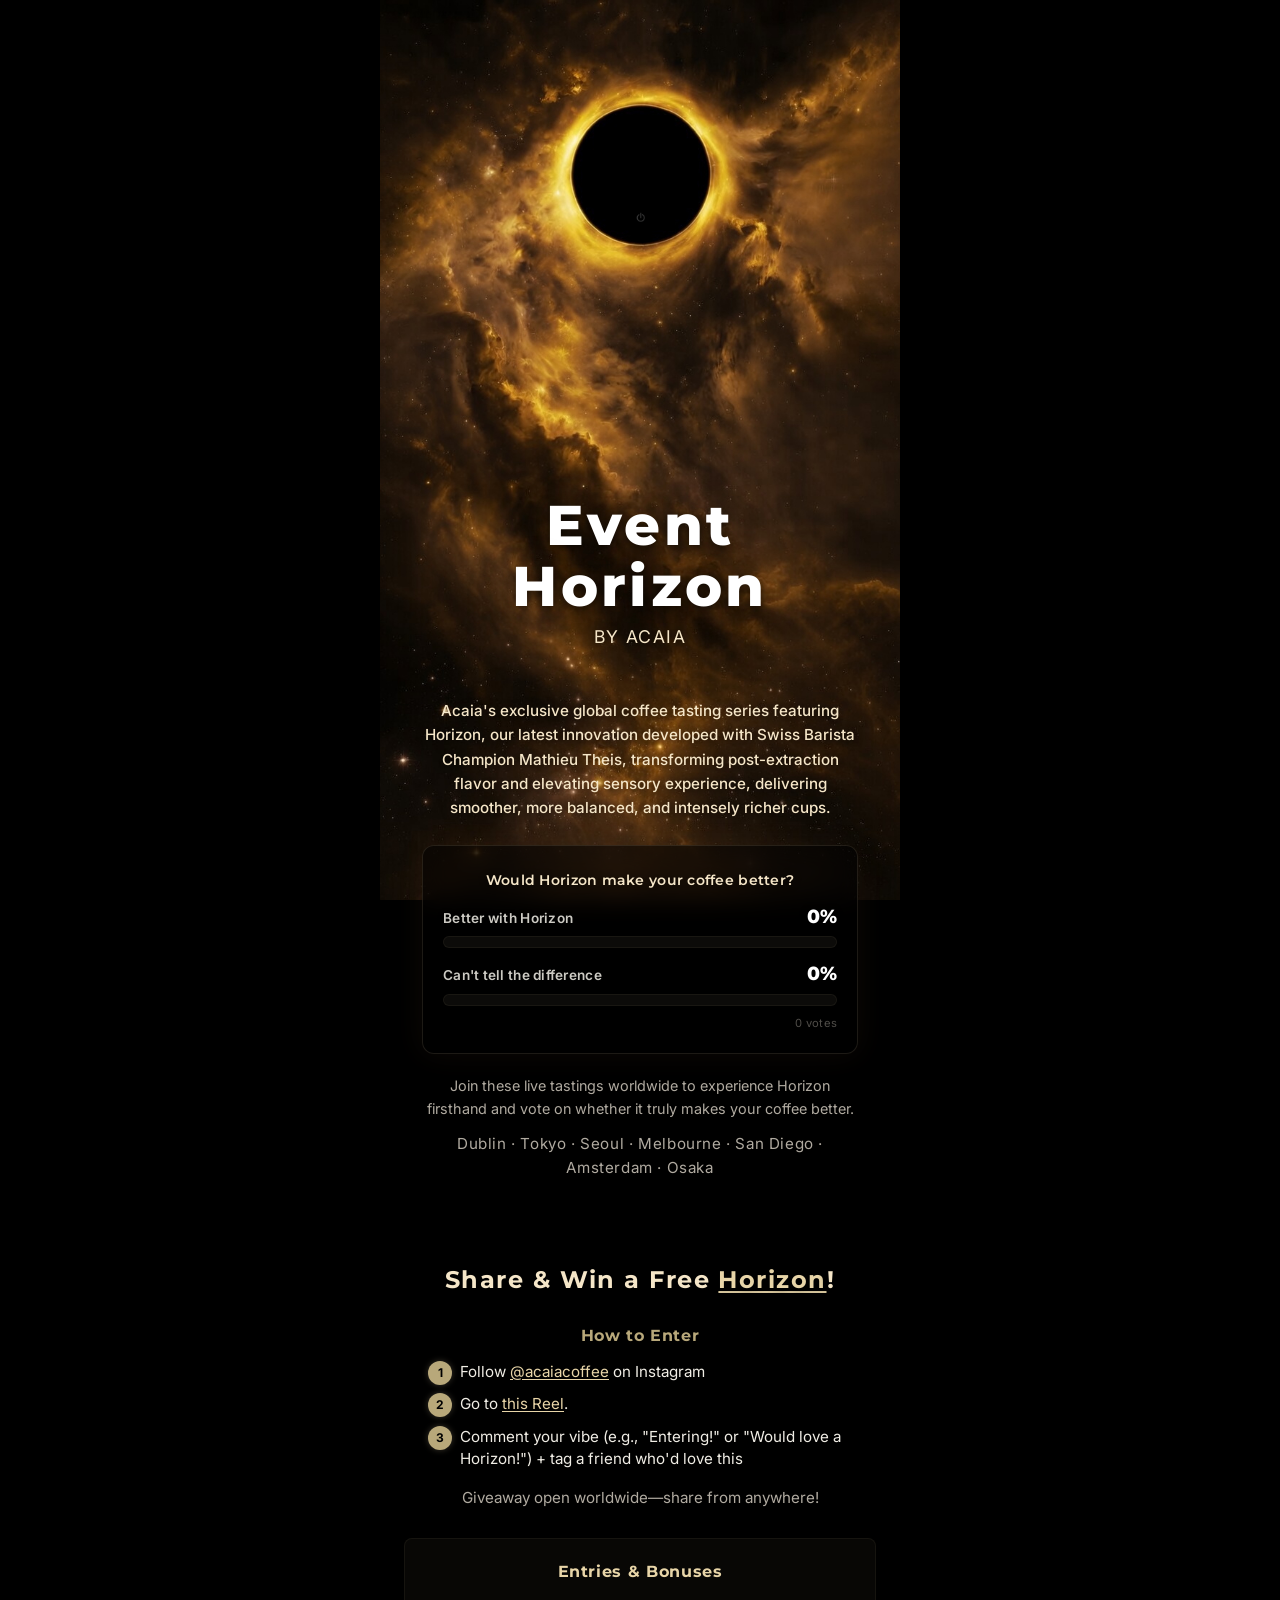
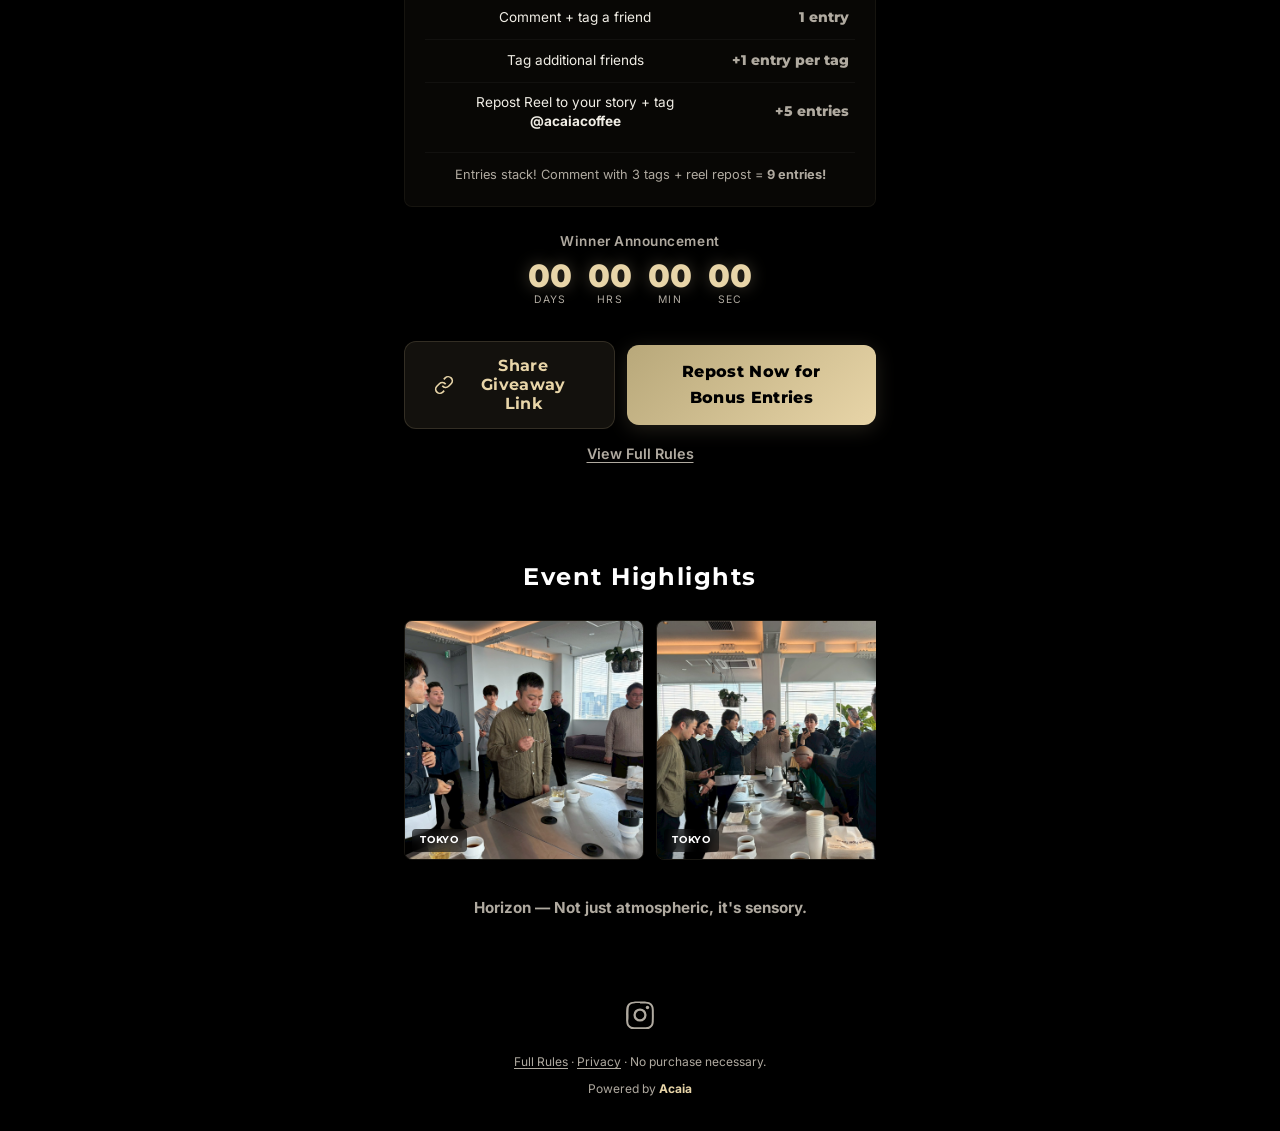
==== index.html @ e056acbf "Make bonus entries text color consistent Co-Authored-By: Claude Opus 4.6 <noreply@anthropic.com>" ====
<!DOCTYPE html>
<html lang="zh-TW">
<head>
  <meta charset="UTF-8">
  <meta name="viewport" content="width=device-width, initial-scale=1.0, viewport-fit=cover">
  <title>Horizon Vote</title>
  <meta name="description" content="Live tasting results from Event Horizon. Share and win free Horizon coffee!">
  <meta property="og:title" content="Event Horizon – Live Results">
  <meta property="og:description" content="Would Horizon make your coffee better? See what tasters think!">
  <meta name="theme-color" content="#000000">
  <meta property="og:type" content="website">
  <link rel="preconnect" href="https://fonts.googleapis.com">
  <link rel="preconnect" href="https://fonts.gstatic.com" crossorigin>
  <link href="https://fonts.googleapis.com/css2?family=Montserrat:wght@600;700;800&family=Inter:wght@400;500;600&display=swap" rel="stylesheet">
  <link rel="stylesheet" href="style.css?v=37">
</head>
<body>

  <!-- ===== HERO: Blackhole Visual ===== -->
  <div class="bg-blackhole"></div>
  <section id="hero" class="hero">
    <div class="hero-content">
      <h1 class="hero-title">Event<br>Horizon</h1>
      <p class="hero-tagline">by Acaia</p>
    </div>
  </section>

  <!-- ===== DESCRIPTION + VOTE + CTA ===== -->
  <div class="content-upper">
    <p class="event-desc">Acaia's exclusive global coffee tasting series featuring Horizon, our latest innovation developed with Swiss Barista Champion Mathieu Theis, transforming post-extraction flavor and elevating sensory experience, delivering smoother, more balanced, and intensely richer cups.</p>

    <!-- QR voting buttons (only visible to QR scanners) -->
    <div class="qr-vote" id="qrVote" hidden>
      <p class="qr-vote-prompt">Would Horizon make your coffee better?</p>
      <div class="qr-vote-buttons">
        <button class="btn btn-vote btn-vote-yes" id="btnVoteYes">Better with Horizon</button>
        <button class="btn btn-vote btn-vote-no" id="btnVoteNo">Can't tell</button>
      </div>
    </div>

    <!-- QR vote confirmation -->
    <div class="qr-confirm" id="qrConfirm" hidden>
      <div class="qr-confirm-icon">&#10003;</div>
      <p class="qr-confirm-text">Your vote has been recorded!</p>
    </div>

    <div class="vote-box">
      <p class="results-question">Would Horizon make your coffee better?</p>

      <div class="result-bars">
        <div class="bar-group">
          <div class="bar-label">
            <span class="bar-name">Better with Horizon</span>
            <span class="bar-pct" id="pctTasteYes">0%</span>
          </div>
          <div class="bar-track">
            <div class="bar-fill bar-fill-yes" id="barTasteYes" style="width:0%"></div>
          </div>
        </div>
        <div class="bar-group">
          <div class="bar-label">
            <span class="bar-name">Can't tell the difference</span>
            <span class="bar-pct" id="pctTasteNo">0%</span>
          </div>
          <div class="bar-track">
            <div class="bar-fill bar-fill-no" id="barTasteNo" style="width:0%"></div>
          </div>
        </div>
      </div>
      <span class="vote-box-count" id="totalTasting">0 votes</span>
    </div>

    <p class="event-cta">Join these live tastings worldwide to experience Horizon firsthand and vote on whether it truly makes your coffee better.</p>

    <div class="cities-bar">
      Dublin &middot; Tokyo &middot; Seoul &middot; Melbourne &middot; San Diego &middot; Amsterdam &middot; Osaka
    </div>
  </div>

  <!-- ===== SHARE TO WIN ===== -->
  <section id="giveaway" class="section giveaway">
    <h2 class="section-title">Share &amp; Win a Free <a href="https://acaia.co/products/horizon" target="_blank" rel="noopener" class="title-link">Horizon</a>!</h2>
    <!-- How to Enter -->
    <div class="rules-title-inline">How to Enter</div>
    <ol class="entry-rules">
      <li>Follow <a href="https://www.instagram.com/acaiacoffee/?utm_source=results_page&utm_medium=giveaway" target="_blank" rel="noopener">@acaiacoffee</a> on Instagram</li>
      <li>Go to <a href="https://www.instagram.com/reel/DVrudeakwUs/" target="_blank" rel="noopener">this Reel</a>.</li>
      <li>Comment your vibe (e.g., "Entering!" or "Would love a Horizon!") + tag a friend who'd love this</li>
    </ol>
    <p class="giveaway-subtitle">Giveaway open worldwide&mdash;share from anywhere!</p>

    <!-- Entry Bonuses -->
    <div class="bonus-entries-card">
      <p class="bonus-entries-title">Entries &amp; Bonuses</p>
      <table class="bonus-table">
        <tr>
          <td class="bonus-action">Comment + tag a friend</td>
          <td class="bonus-value">1 entry</td>
        </tr>
        <tr>
          <td class="bonus-action">Tag additional friends</td>
          <td class="bonus-value bonus-value-accent">+1 entry per tag</td>
        </tr>
        <tr>
          <td class="bonus-action">Repost Reel to your story + tag <strong>@acaiacoffee</strong></td>
          <td class="bonus-value bonus-value-glow">+5 entries</td>
        </tr>
      </table>
      <p class="bonus-stack-note">Entries stack! Comment with 3 tags + reel repost = <strong>9 entries!</strong></p>
    </div>

    <!-- Countdown -->
    <div class="countdown-block">
      <p class="countdown-label">Winner Announcement</p>
      <div class="countdown" id="countdown">
        <div class="cd-unit"><span id="cdDays">00</span><small>days</small></div>
        <div class="cd-unit"><span id="cdHours">00</span><small>hrs</small></div>
        <div class="cd-unit"><span id="cdMins">00</span><small>min</small></div>
        <div class="cd-unit"><span id="cdSecs">00</span><small>sec</small></div>
      </div>
    </div>

    <div class="share-tools">
      <button class="btn btn-accent share-btn" id="btnCopyLink" aria-label="Copy link">
        <svg viewBox="0 0 24 24" fill="none" stroke="currentColor" stroke-width="2" width="20" height="20"><path d="M10 13a5 5 0 007.54.54l3-3a5 5 0 00-7.07-7.07l-1.72 1.71"/><path d="M14 11a5 5 0 00-7.54-.54l-3 3a5 5 0 007.07 7.07l1.71-1.71"/></svg>
        Share Giveaway Link
      </button>
      <a href="https://www.instagram.com/reel/DVrudeakwUs/" class="btn btn-primary" target="_blank" rel="noopener">Repost Now for Bonus Entries</a>
    </div>

    <button class="link-btn" id="btnRules">View Full Rules</button>
  </section>

  <!-- ===== RULES MODAL ===== -->
  <div class="modal-overlay" id="rulesModal" aria-hidden="true">
    <div class="modal" role="dialog" aria-labelledby="rulesTitle">
      <button class="modal-close" id="modalClose" aria-label="Close">&times;</button>
      <h3 id="rulesTitle">Lucky Draw Rules</h3>
      <ul>
        <li>No purchase necessary.</li>
        <li>Must follow @acaiacoffee on Instagram to qualify.</li>
        <li>Comment on our latest Reel/post and tag at least one friend to enter.</li>
        <li>Each additional friend tagged = +1 bonus entry (stackable).</li>
        <li>Repost the Reel to your Story + tag @acaiacoffee for +5 bonus entries.</li>
        <li>Winner will be selected randomly and announced on @acaiacoffee Instagram on April 12.</li>
        <li>You must be over 18. Address must be a valid shipping address.</li>
        <li>One entry per person. Your account must be public to enter.</li>
        <li>Entrants from the following countries are not eligible: Iran, Lebanon, Syria, Thailand, India, Turkey, Egypt, Qatar, and Russia. These restrictions are due to current political or logistical limitations (subject to change).</li>
        <li>This giveaway is not sponsored, endorsed, or administered by, or associated with Instagram.</li>
        <li>Acaia reserves the right to adjust these rules at any time.</li>
        <li>Good luck!</li>
      </ul>
    </div>
  </div>

  <!-- ===== EVENT HIGHLIGHTS ===== -->
  <section id="highlights" class="section highlights">
    <h2 class="section-title">Event Highlights</h2>
    <div class="photo-scroll" id="photoScroll"></div>
    <p class="brand-blurb"><strong>Horizon &mdash; Not just atmospheric, it's sensory.</strong></p>
  </section>

  <!-- ===== FOOTER ===== -->
  <footer class="footer">
    <div class="footer-social">
      <a href="https://www.instagram.com/acaiacoffee/?utm_source=results_page&utm_medium=footer" target="_blank" rel="noopener" aria-label="Instagram">
        <svg viewBox="0 0 24 24" fill="currentColor" width="28" height="28"><path d="M12 2.163c3.204 0 3.584.012 4.85.07 1.17.054 1.97.24 2.43.403a4.088 4.088 0 011.47.957c.453.453.777.91.957 1.47.163.46.35 1.26.403 2.43.058 1.266.07 1.646.07 4.85s-.012 3.584-.07 4.85c-.054 1.17-.24 1.97-.403 2.43a4.088 4.088 0 01-.957 1.47 4.088 4.088 0 01-1.47.957c-.46.163-1.26.35-2.43.403-1.266.058-1.646.07-4.85.07s-3.584-.012-4.85-.07c-1.17-.054-1.97-.24-2.43-.403a4.088 4.088 0 01-1.47-.957 4.088 4.088 0 01-.957-1.47c-.163-.46-.35-1.26-.403-2.43C2.175 15.584 2.163 15.204 2.163 12s.012-3.584.07-4.85c.054-1.17.24-1.97.403-2.43a4.088 4.088 0 01.957-1.47A4.088 4.088 0 015.063 2.293c.46-.163 1.26-.35 2.43-.403C8.759 1.832 9.139 1.82 12 1.82zm0-1.663C8.741.5 8.332.514 7.052.573 5.775.63 4.902.822 4.14 1.104a5.756 5.756 0 00-2.077 1.352A5.756 5.756 0 00.71 4.533C.428 5.295.237 6.168.18 7.445.12 8.725.107 9.134.107 12.393s.014 3.668.073 4.948c.057 1.277.249 2.15.531 2.912a5.756 5.756 0 001.352 2.077 5.756 5.756 0 002.077 1.352c.762.282 1.635.474 2.912.531 1.28.059 1.689.073 4.948.073s3.668-.014 4.948-.073c1.277-.057 2.15-.249 2.912-.531a5.756 5.756 0 002.077-1.352 5.756 5.756 0 001.352-2.077c.282-.762.474-1.635.531-2.912.059-1.28.073-1.689.073-4.948s-.014-3.668-.073-4.948c-.057-1.277-.249-2.15-.531-2.912a5.756 5.756 0 00-1.352-2.077A5.756 5.756 0 0019.86 1.104C19.098.822 18.225.63 16.948.573 15.668.514 15.259.5 12 .5z"/><path d="M12 6.365a5.635 5.635 0 100 11.27 5.635 5.635 0 000-11.27zm0 9.297a3.662 3.662 0 110-7.325 3.662 3.662 0 010 7.325z"/><circle cx="18.406" cy="5.594" r="1.44"/></svg>
      </a>
    </div>
    <p class="footer-legal">
      <a href="#" id="footerRules">Full Rules</a> &middot; <a href="#hero">Privacy</a> &middot; No purchase necessary.
    </p>
    <p class="footer-brand">Powered by <strong>Acaia</strong></p>
  </footer>

  <script src="app.js"></script>
</body>
</html>
---- style.css ----
/* ===== RESET & BASE ===== */
*, *::before, *::after { box-sizing: border-box; margin: 0; padding: 0; }

:root {
  --gold: #E8D5A8;
  --gold-light: #F5E6C8;
  --gold-bright: #FFF3DC;
  --gold-dim: #B8A87A;
  --teal: #5BAA8A;
  --teal-light: #7CC4A8;
  --void: #000000;
  --void-mid: #060608;
  --void-card: #0C0C10;
  --surface: #111114;
  --surface-light: #1A1A1F;
  --text: #F0EDE5;
  --text-dim: #B0AAA0;
  --white: #FFFFFF;
  --radius: 12px;
  --radius-sm: 8px;
  --shadow: 0 4px 32px rgba(232,213,168,0.06);
  --glow-sm: 0 0 12px rgba(232,213,168,0.15);
  --glow-lg: 0 0 40px rgba(232,213,168,0.08);
  --font-heading: 'Montserrat', system-ui, sans-serif;
  --font-body: 'Inter', system-ui, sans-serif;
}

html { scroll-behavior: smooth; -webkit-text-size-adjust: 100%; }

body {
  font-family: var(--font-body);
  color: var(--text);
  background: var(--void);
  line-height: 1.6;
  overflow-x: hidden;
  max-width: 520px;
  margin: 0 auto;
}

a { color: inherit; text-decoration: none; }
img { max-width: 100%; display: block; }

/* ===== UTILITIES ===== */
.section {
  position: relative;
  z-index: 1;
  padding: 3rem 1.5rem;
  max-width: 600px;
  margin: 0 auto;
}
.section-title {
  font-family: var(--font-heading);
  font-size: 1.5rem;
  font-weight: 700;
  text-align: center;
  margin-bottom: 1.5rem;
  color: var(--white);
  letter-spacing: 0.06em;
  text-shadow: 0 2px 10px rgba(0,0,0,0.7);
}

/* ===== BUTTONS ===== */
.btn {
  display: inline-flex;
  align-items: center;
  justify-content: center;
  gap: 0.5rem;
  padding: 0.9rem 1.8rem;
  border-radius: var(--radius);
  font-family: var(--font-heading);
  font-weight: 700;
  font-size: 1rem;
  cursor: pointer;
  border: none;
  transition: transform 0.15s, box-shadow 0.3s, opacity 0.15s;
  min-height: 48px;
  min-width: 48px;
  text-align: center;
  letter-spacing: 0.02em;
}
.btn:active { transform: scale(0.97); }

.btn-primary {
  background: linear-gradient(135deg, var(--gold-dim), var(--gold));
  color: var(--void);
  font-weight: 800;
  box-shadow: 0 4px 20px rgba(232,213,168,0.15);
}
.btn-primary:hover {
  box-shadow: 0 6px 28px rgba(232,213,168,0.25);
}

.btn-accent {
  background: rgba(232,213,168,0.08);
  color: var(--gold);
  border: 1px solid rgba(232,213,168,0.15);
  backdrop-filter: blur(8px);
}
.btn-accent:hover {
  background: rgba(232,213,168,0.14);
  box-shadow: var(--glow-sm);
}

.link-btn {
  background: none;
  border: none;
  color: var(--gold-dim);
  font-family: var(--font-body);
  font-weight: 600;
  font-size: 0.9rem;
  cursor: pointer;
  text-decoration: underline;
  text-underline-offset: 3px;
  margin-top: 1rem;
}

/* Blackhole background — constrained to content column */
.bg-blackhole {
  position: fixed;
  top: 0;
  left: 50%;
  transform: translateX(-50%);
  width: 100%;
  max-width: 520px;
  height: 100%;
  background: url('assets/blackhole.png?v=14') center top / cover no-repeat;
  z-index: 0;
  pointer-events: none;
}

/* ===== HERO ===== */
.hero {
  position: relative;
  z-index: 1;
  min-height: 75vh;
  min-height: 75dvh;
  display: flex;
  align-items: flex-end;
  justify-content: center;
  padding-bottom: 1.5rem;
}

.hero-content {
  text-align: center;
}

/* ===== HERO TITLE ===== */
.hero-title {
  font-family: var(--font-heading);
  font-size: clamp(2rem, 8vw, 3.5rem);
  font-weight: 800;
  color: var(--white);
  line-height: 1.1;
  letter-spacing: 0.06em;
  text-shadow: 0 2px 12px rgba(0,0,0,0.8), 0 0 40px rgba(232,160,80,0.15);
}
.hero-tagline {
  font-family: var(--font-body);
  font-size: clamp(0.8rem, 2.5vw, 1.1rem);
  font-weight: 400;
  color: var(--gold-light);
  margin-top: 0.3rem;
  letter-spacing: 0.08em;
  text-transform: uppercase;
  text-shadow: 0 1px 8px rgba(0,0,0,0.7);
}

/* ===== CONTENT UPPER (desc + vote + cta + cities) ===== */
.content-upper {
  position: relative;
  z-index: 1;
  text-align: center;
  max-width: 520px;
  width: 90%;
  margin: 0 auto;
  padding: 1.5rem 1rem 2rem;
}

/* ===== EVENT DESCRIPTION ===== */
.event-desc {
  font-size: clamp(0.85rem, 2.5vw, 0.95rem);
  font-weight: 500;
  color: var(--gold-light);
  line-height: 1.6;
  margin-bottom: 1.5rem;
  text-shadow: 0 1px 8px rgba(0,0,0,0.7);
}

/* ===== EVENT CTA ===== */
.event-cta {
  font-size: clamp(0.8rem, 2.2vw, 0.9rem);
  color: var(--text-dim);
  line-height: 1.6;
  margin-top: 1.25rem;
  margin-bottom: 0.75rem;
}

/* ===== CITIES BAR ===== */
.cities-bar {
  font-family: var(--font-body);
  font-size: clamp(0.8rem, 2.5vw, 0.95rem);
  color: var(--text-dim);
  letter-spacing: 0.04em;
  text-shadow: 0 1px 6px rgba(0,0,0,0.6);
}

.vote-box {
  position: relative;
  background: rgba(0,0,0,0.5);
  backdrop-filter: blur(12px);
  -webkit-backdrop-filter: blur(12px);
  border: 1px solid rgba(232,213,168,0.12);
  border-radius: var(--radius);
  padding: 1.5rem 1.25rem 1.25rem;
  box-shadow: 0 0 30px rgba(232,160,80,0.06);
}

.results-question {
  font-family: var(--font-heading);
  font-size: 0.85rem;
  font-weight: 600;
  color: var(--gold-light);
  text-align: center;
  margin-bottom: 0.6rem;
  letter-spacing: 0.02em;
  text-shadow: 0 1px 8px rgba(0,0,0,0.7);
}

.vote-box-count {
  display: block;
  text-align: right;
  font-family: var(--font-body);
  font-weight: 400;
  font-size: 0.7rem;
  color: var(--text-dim);
  opacity: 0.45;
  margin-top: 0.5rem;
  letter-spacing: 0.02em;
}

/* ===== RESULT BARS ===== */
.result-bars {
  margin-bottom: 0.25rem;
}
.bar-group {
  margin-bottom: 0.6rem;
}
.bar-label {
  display: flex;
  justify-content: space-between;
  align-items: baseline;
  margin-bottom: 0.3rem;
}
.bar-name {
  font-size: 0.85rem;
  font-weight: 600;
  color: rgba(240,237,229,0.85);
  letter-spacing: 0.02em;
  text-shadow: 0 1px 6px rgba(0,0,0,0.6);
}
.bar-pct {
  font-family: var(--font-heading);
  font-weight: 800;
  font-size: 1.2rem;
  color: var(--white);
  text-shadow: 0 1px 8px rgba(0,0,0,0.7);
}
.bar-track {
  height: 12px;
  background: rgba(232,213,168,0.05);
  border-radius: 7px;
  overflow: hidden;
  border: 1px solid rgba(232,213,168,0.06);
}
.bar-fill {
  height: 100%;
  border-radius: 7px;
  transition: width 0.8s cubic-bezier(0.22, 1, 0.36, 1);
}
.bar-fill-yes {
  background: linear-gradient(90deg, var(--gold-dim), var(--gold-light));
  box-shadow: 0 0 12px rgba(232,213,168,0.25);
}
.bar-fill-no {
  background: rgba(255,255,255,0.08);
}

/* ===== QR Vote Buttons ===== */
.qr-vote {
  margin-bottom: 1rem;
  text-align: center;
}
.qr-vote-prompt {
  font-family: var(--font-heading);
  font-weight: 700;
  font-size: 1rem;
  color: var(--gold-light);
  margin-bottom: 0.75rem;
  text-shadow: 0 1px 8px rgba(0,0,0,0.7);
}
.qr-vote-buttons {
  display: flex;
  gap: 0.6rem;
}
.btn-vote {
  flex: 1;
  padding: 0.85rem 0.5rem;
  font-size: 0.85rem;
  border-radius: var(--radius-sm);
  font-family: var(--font-heading);
  font-weight: 700;
  cursor: pointer;
  border: none;
  transition: transform 0.15s, box-shadow 0.3s;
  min-height: 48px;
}
.btn-vote:active { transform: scale(0.96); }
.btn-vote:disabled { opacity: 0.5; cursor: not-allowed; }
.btn-vote-yes {
  background: linear-gradient(135deg, var(--gold-dim), var(--gold));
  color: var(--void);
  box-shadow: 0 0 16px rgba(232,213,168,0.2);
}
.btn-vote-no {
  background: rgba(255,255,255,0.08);
  color: var(--text);
  border: 1px solid rgba(255,255,255,0.12);
}

/* QR Confirm */
.qr-confirm {
  background: rgba(232,213,168,0.05);
  border: 1px solid rgba(232,213,168,0.12);
  border-radius: var(--radius-sm);
  padding: 1.25rem;
  margin-bottom: 1.5rem;
  text-align: center;
}
.qr-confirm-icon {
  font-size: 2rem;
  color: var(--gold);
  margin-bottom: 0.5rem;
  text-shadow: 0 0 12px rgba(232,213,168,0.4);
}
.qr-confirm-text {
  font-size: 0.95rem;
  color: var(--text);
}

/* ===== GIVEAWAY ===== */
.giveaway {
  background: rgba(0,0,0,0.55);
  backdrop-filter: blur(12px);
  -webkit-backdrop-filter: blur(12px);
  color: var(--text);
  text-align: center;
  border-top: none;
}
.giveaway .section-title {
  color: var(--gold-light);
}
.title-link {
  color: var(--gold);
  text-decoration: underline;
  text-underline-offset: 3px;
  transition: color 0.2s;
}
.title-link:hover {
  color: var(--gold-bright);
}
.giveaway-subtitle {
  font-size: 0.95rem;
  color: var(--text-dim);
  text-align: center;
  margin-top: -1rem;
  margin-bottom: 1.75rem;
  line-height: 1.5;
}

/* How to Enter */
.rules-title-inline {
  font-family: var(--font-heading);
  font-weight: 700;
  font-size: 1rem;
  color: var(--gold-dim);
  text-align: center;
  margin-bottom: 0.75rem;
  letter-spacing: 0.04em;
}
.rules-subtitle {
  display: block;
  font-weight: 500;
  font-size: 0.8rem;
  color: var(--text-dim);
  letter-spacing: 0.02em;
  margin-top: 0.2rem;
}

.entry-rules {
  text-align: left;
  padding-left: 1.5rem;
  margin-bottom: 2rem;
  list-style: none;
  counter-reset: rules;
}
.entry-rules li {
  counter-increment: rules;
  margin-bottom: 0.6rem;
  font-size: 0.95rem;
  line-height: 1.5;
  position: relative;
  padding-left: 2rem;
}
.entry-rules li::before {
  content: counter(rules);
  position: absolute;
  left: 0;
  top: 0;
  width: 1.5rem;
  height: 1.5rem;
  background: var(--gold-dim);
  color: var(--void);
  border-radius: 50%;
  display: flex;
  align-items: center;
  justify-content: center;
  font-size: 0.75rem;
  font-weight: 700;
  box-shadow: 0 0 6px rgba(232,213,168,0.25);
}
.entry-rules a {
  color: var(--gold);
  text-decoration: underline;
  text-underline-offset: 2px;
}

/* Bonus entries table */
.bonus-entries-card {
  background: rgba(232,213,168,0.03);
  border: 1px solid rgba(232,213,168,0.06);
  border-radius: var(--radius-sm);
  padding: 1.25rem;
  margin-bottom: 1.5rem;
}
.bonus-entries-title {
  font-family: var(--font-heading);
  font-weight: 700;
  font-size: 1rem;
  color: var(--gold);
  margin-bottom: 0.75rem;
  text-align: center;
  letter-spacing: 0.04em;
}
.bonus-table {
  width: 100%;
  border-collapse: collapse;
}
.bonus-table tr {
  border-bottom: 1px solid rgba(255,255,255,0.04);
}
.bonus-table tr:last-child {
  border-bottom: none;
}
.bonus-table td {
  padding: 0.6rem 0.4rem;
  vertical-align: middle;
}
.bonus-action {
  font-size: 0.85rem;
  color: var(--text);
  line-height: 1.4;
}
.bonus-value {
  font-family: var(--font-heading);
  font-weight: 800;
  font-size: 0.9rem;
  color: var(--text-dim);
  text-align: right;
  white-space: nowrap;
}
.bonus-value-accent {
  color: var(--text-dim);
}
.bonus-value-glow {
  color: var(--text-dim);
}
.bonus-stack-note {
  font-size: 0.8rem;
  color: var(--text-dim);
  text-align: center;
  margin-top: 0.75rem;
  padding-top: 0.75rem;
  border-top: 1px solid rgba(255,255,255,0.04);
}

/* Countdown */
.countdown-block {
  margin-bottom: 2rem;
}
.countdown-label {
  font-size: 0.85rem;
  font-weight: 600;
  color: var(--text-dim);
  margin-bottom: 0.5rem;
  letter-spacing: 0.04em;
}
.countdown {
  display: flex;
  justify-content: center;
  gap: 1rem;
}
.cd-unit {
  display: flex;
  flex-direction: column;
  align-items: center;
}
.cd-unit span {
  font-family: var(--font-heading);
  font-weight: 800;
  font-size: 2rem;
  color: var(--gold);
  line-height: 1;
  text-shadow: 0 0 16px rgba(232,213,168,0.3);
}
.cd-unit small {
  font-size: 0.65rem;
  text-transform: uppercase;
  color: var(--text-dim);
  letter-spacing: 0.1em;
}

.share-tools {
  display: flex;
  flex-direction: column;
  gap: 0.75rem;
  align-items: center;
}
.share-btn svg { flex-shrink: 0; }

.giveaway .link-btn {
  color: var(--text-dim);
  display: block;
  margin: 1rem auto 0;
}

/* ===== RULES MODAL ===== */
.modal-overlay {
  position: fixed;
  inset: 0;
  background: rgba(0,0,0,0.9);
  backdrop-filter: blur(10px);
  z-index: 1000;
  display: flex;
  align-items: center;
  justify-content: center;
  padding: 1.5rem;
  opacity: 0;
  pointer-events: none;
  transition: opacity 0.25s;
}
.modal-overlay.open {
  opacity: 1;
  pointer-events: auto;
}
.modal {
  background: var(--surface);
  border-radius: var(--radius);
  padding: 2rem 1.5rem;
  max-width: 440px;
  width: 100%;
  position: relative;
  color: var(--text);
  max-height: 80vh;
  overflow-y: auto;
  border: 1px solid rgba(232,213,168,0.08);
  box-shadow: var(--glow-lg);
}
.modal h3 {
  font-family: var(--font-heading);
  font-weight: 700;
  font-size: 1.3rem;
  margin-bottom: 1rem;
  color: var(--white);
  letter-spacing: 0.04em;
}
.modal ul {
  padding-left: 1.25rem;
}
.modal li {
  margin-bottom: 0.5rem;
  font-size: 0.9rem;
  line-height: 1.5;
}
.modal-close {
  position: absolute;
  top: 0.75rem;
  right: 0.75rem;
  background: none;
  border: none;
  font-size: 1.8rem;
  cursor: pointer;
  color: var(--text-dim);
  line-height: 1;
  min-width: 48px;
  min-height: 48px;
  display: flex;
  align-items: center;
  justify-content: center;
}

/* ===== HIGHLIGHTS ===== */
.highlights {
  text-align: center;
  background: rgba(0,0,0,0.45);
  backdrop-filter: blur(8px);
  -webkit-backdrop-filter: blur(8px);
}
.photo-scroll {
  display: flex;
  gap: 0.75rem;
  overflow-x: auto;
  scroll-snap-type: x mandatory;
  -webkit-overflow-scrolling: touch;
  padding-bottom: 0.75rem;
  margin-bottom: 1.5rem;
}
.photo-scroll::-webkit-scrollbar { display: none; }
.photo-card {
  flex: 0 0 240px;
  position: relative;
  scroll-snap-align: start;
}
.photo-item {
  width: 100%;
  height: 240px;
  object-fit: cover;
  border-radius: var(--radius-sm);
  border: 1px solid rgba(232,213,168,0.1);
}
.photo-location {
  position: absolute;
  bottom: 8px;
  left: 8px;
  font-family: var(--font-heading);
  font-size: 0.65rem;
  font-weight: 700;
  text-transform: uppercase;
  letter-spacing: 0.08em;
  color: var(--white);
  background: rgba(0,0,0,0.55);
  backdrop-filter: blur(6px);
  -webkit-backdrop-filter: blur(6px);
  padding: 0.2rem 0.5rem;
  border-radius: 4px;
}
.brand-blurb {
  font-size: 0.95rem;
  color: var(--text-dim);
  font-weight: 400;
}

/* ===== FOOTER ===== */
.footer {
  position: relative;
  z-index: 1;
  background: rgba(0,0,0,0.6);
  backdrop-filter: blur(10px);
  -webkit-backdrop-filter: blur(10px);
  color: var(--text-dim);
  text-align: center;
  padding: 2rem 1.5rem;
  border-top: none;
}
.footer-social {
  margin-bottom: 1rem;
}
.footer-social a {
  color: var(--text-dim);
  transition: color 0.2s;
}
.footer-social a:hover {
  color: var(--gold);
}
.footer-legal {
  font-size: 0.75rem;
  margin-bottom: 0.5rem;
}
.footer-legal a {
  text-decoration: underline;
  text-underline-offset: 2px;
}
.footer-brand {
  font-size: 0.75rem;
}
.footer-brand strong {
  color: var(--gold);
}

/* ===== ANIMATIONS ===== */
@keyframes fadeInUp {
  from { opacity: 0; transform: translateY(20px); }
  to   { opacity: 1; transform: translateY(0); }
}
.fade-in {
  animation: fadeInUp 0.6s ease-out both;
}

/* ===== RESPONSIVE ===== */
@media (min-width: 768px) {
  .share-tools { flex-direction: row; justify-content: center; }
}
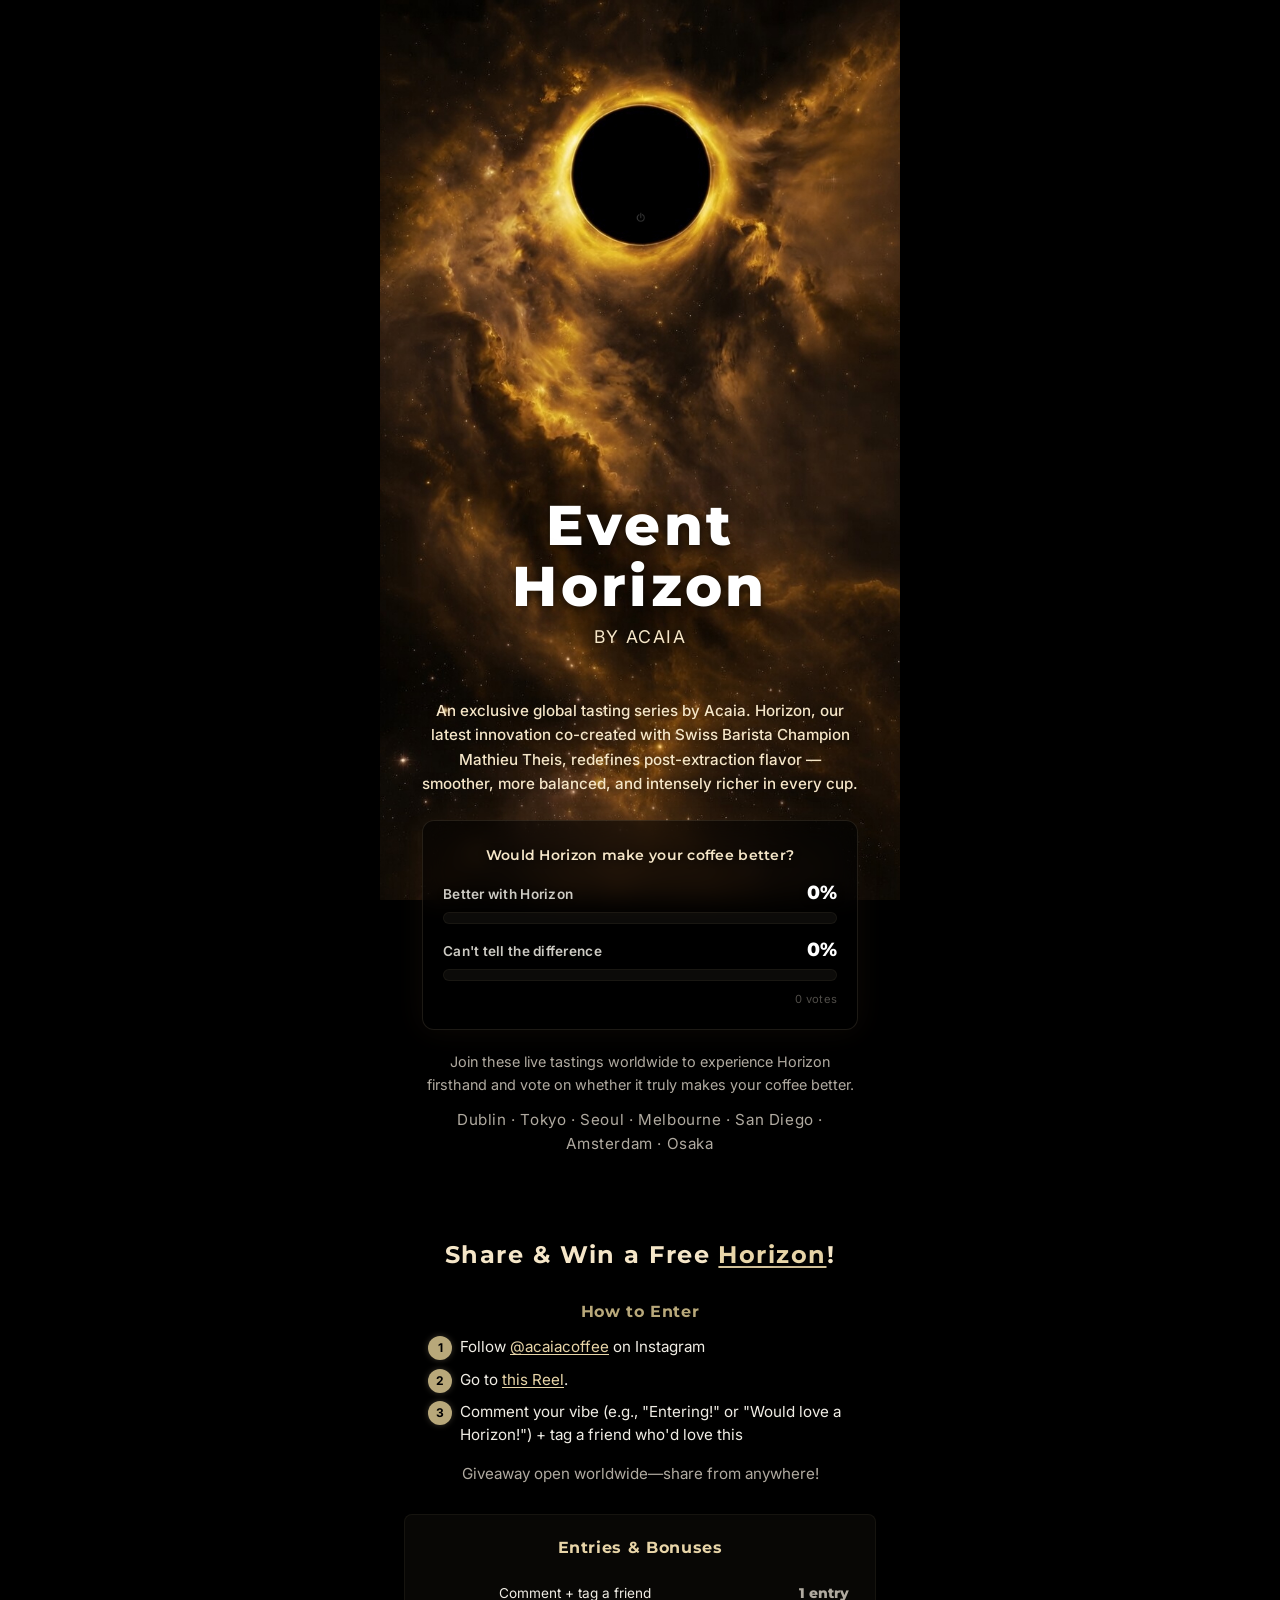
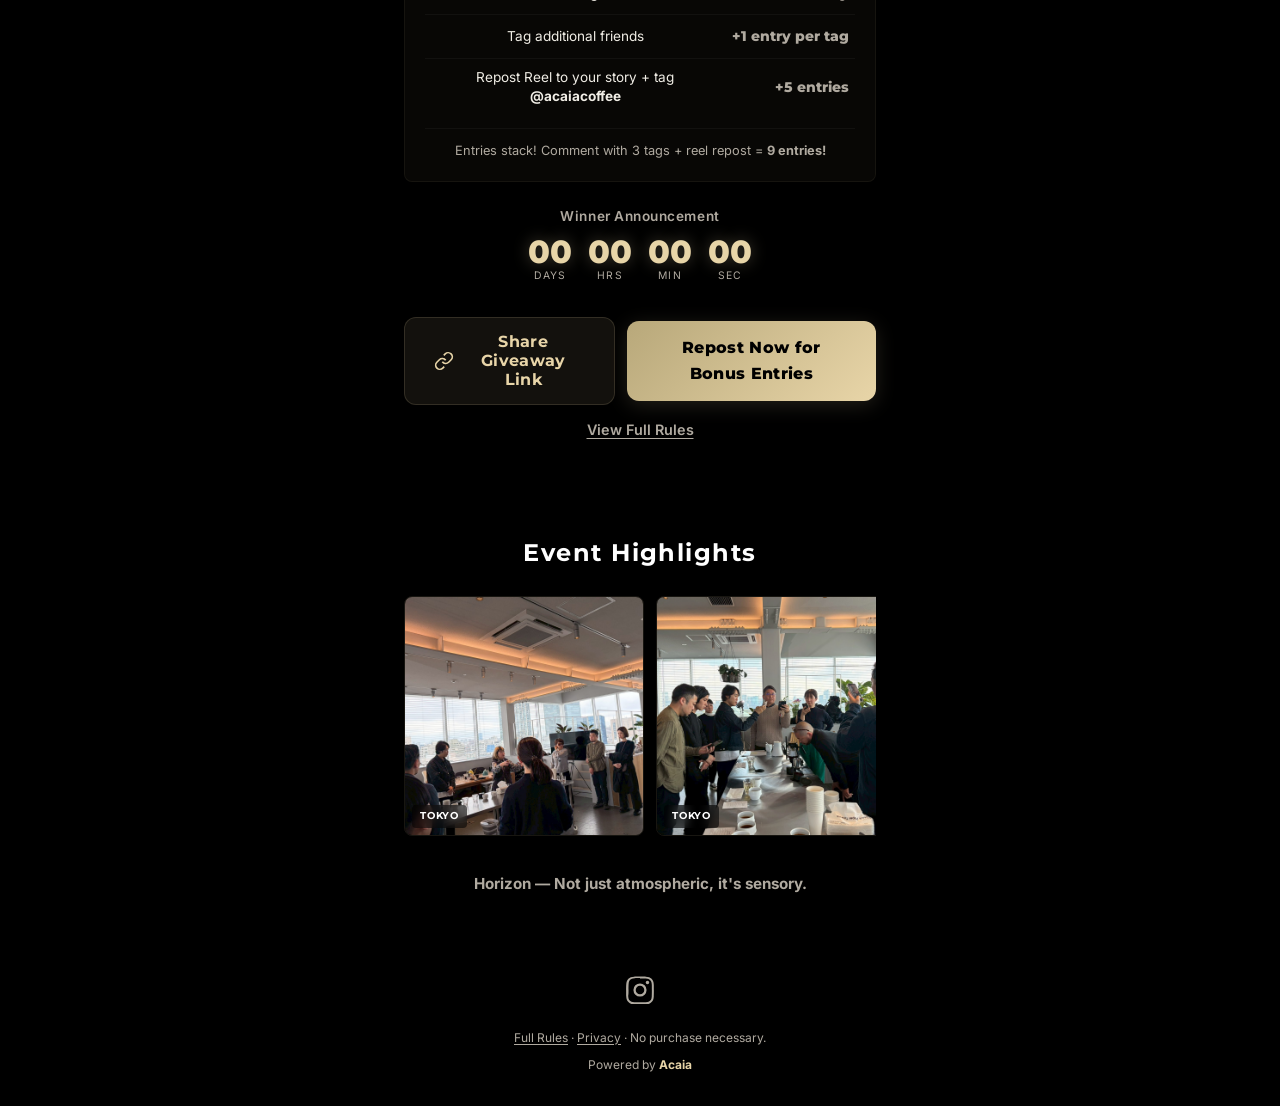
==== commit 2b7c0aa6: "Update event description copy Co-Authored-By: Claude Opus 4.6 <noreply@anthropic.com>" ====
--- a/index.html
+++ b/index.html
@@ -27,7 +27,7 @@
 
   <!-- ===== DESCRIPTION + VOTE + CTA ===== -->
   <div class="content-upper">
-    <p class="event-desc">Acaia's exclusive global coffee tasting series featuring Horizon, our latest innovation developed with Swiss Barista Champion Mathieu Theis, transforming post-extraction flavor and elevating sensory experience, delivering smoother, more balanced, and intensely richer cups.</p>
+    <p class="event-desc">An exclusive global tasting series by Acaia. Horizon, our latest innovation co-created with Swiss Barista Champion Mathieu Theis, redefines post-extraction flavor &mdash; smoother, more balanced, and intensely richer in every cup.</p>
 
     <!-- QR voting buttons (only visible to QR scanners) -->
     <div class="qr-vote" id="qrVote" hidden>
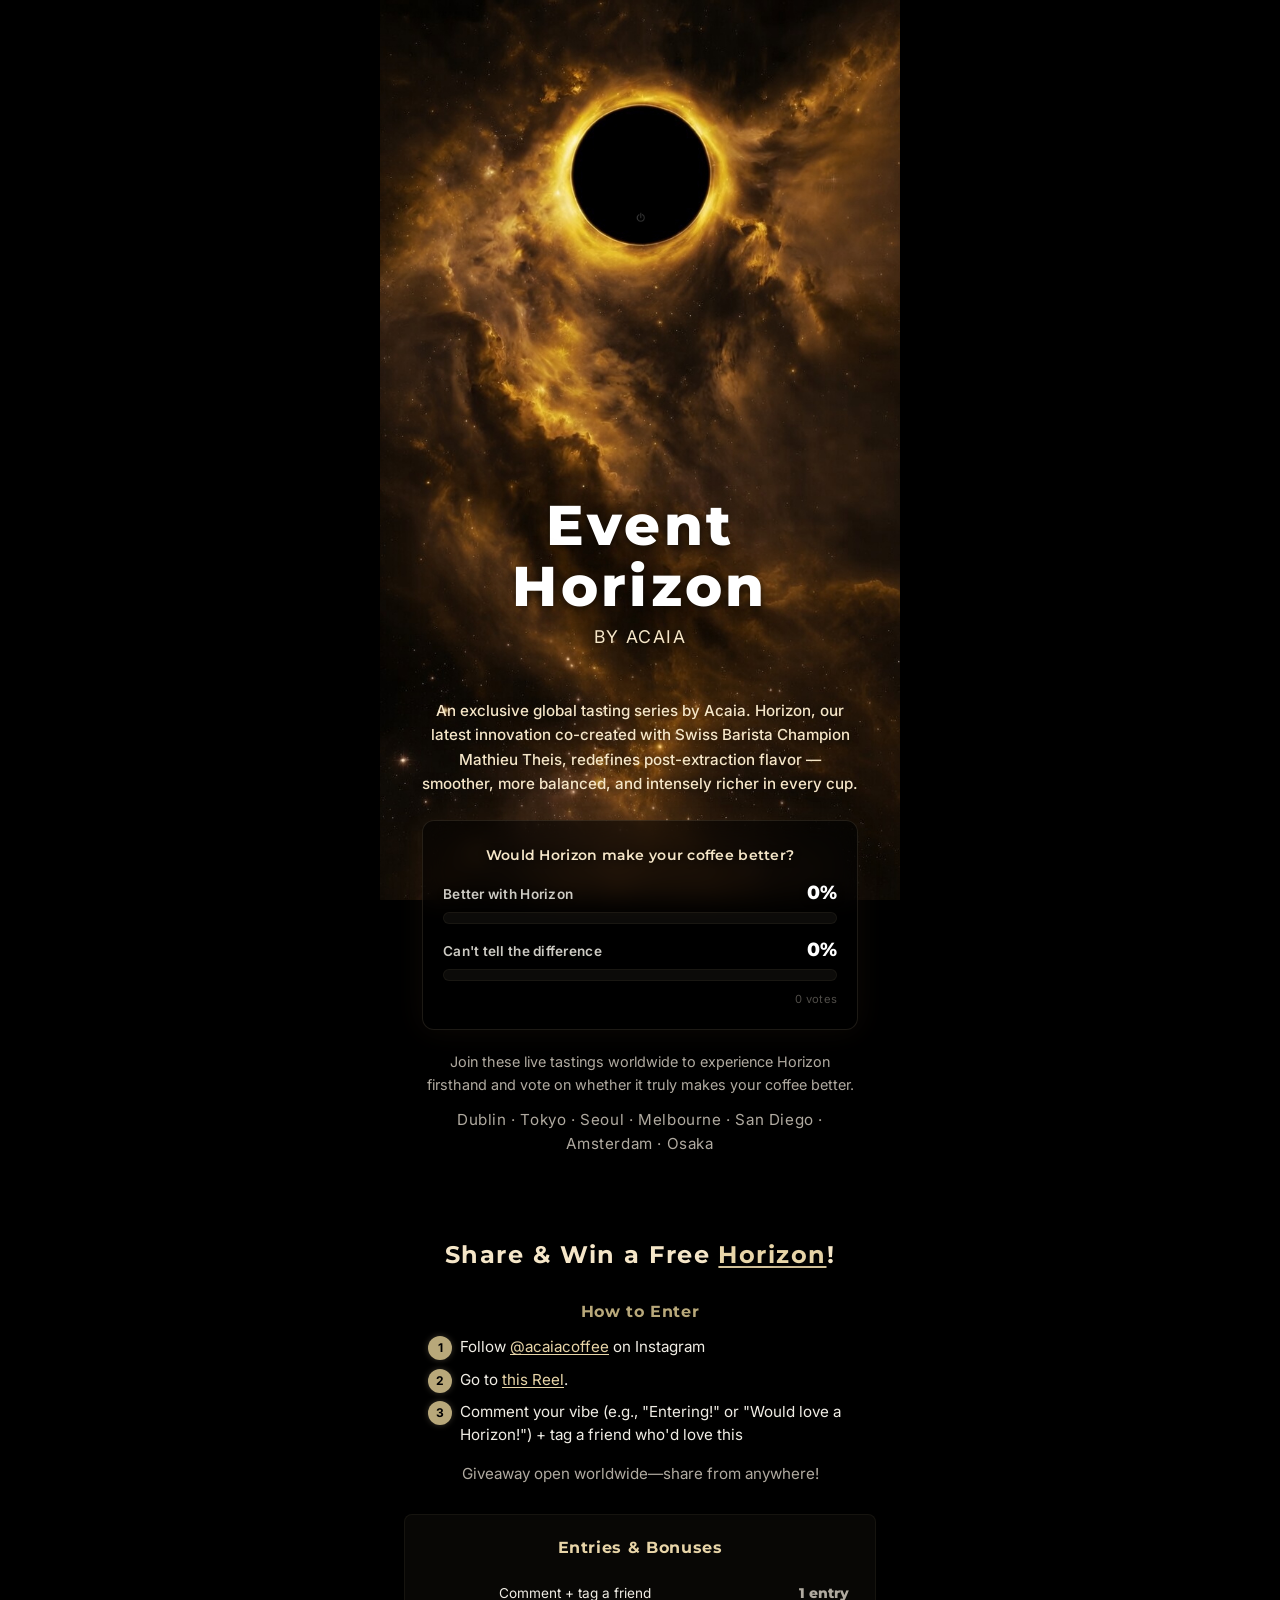
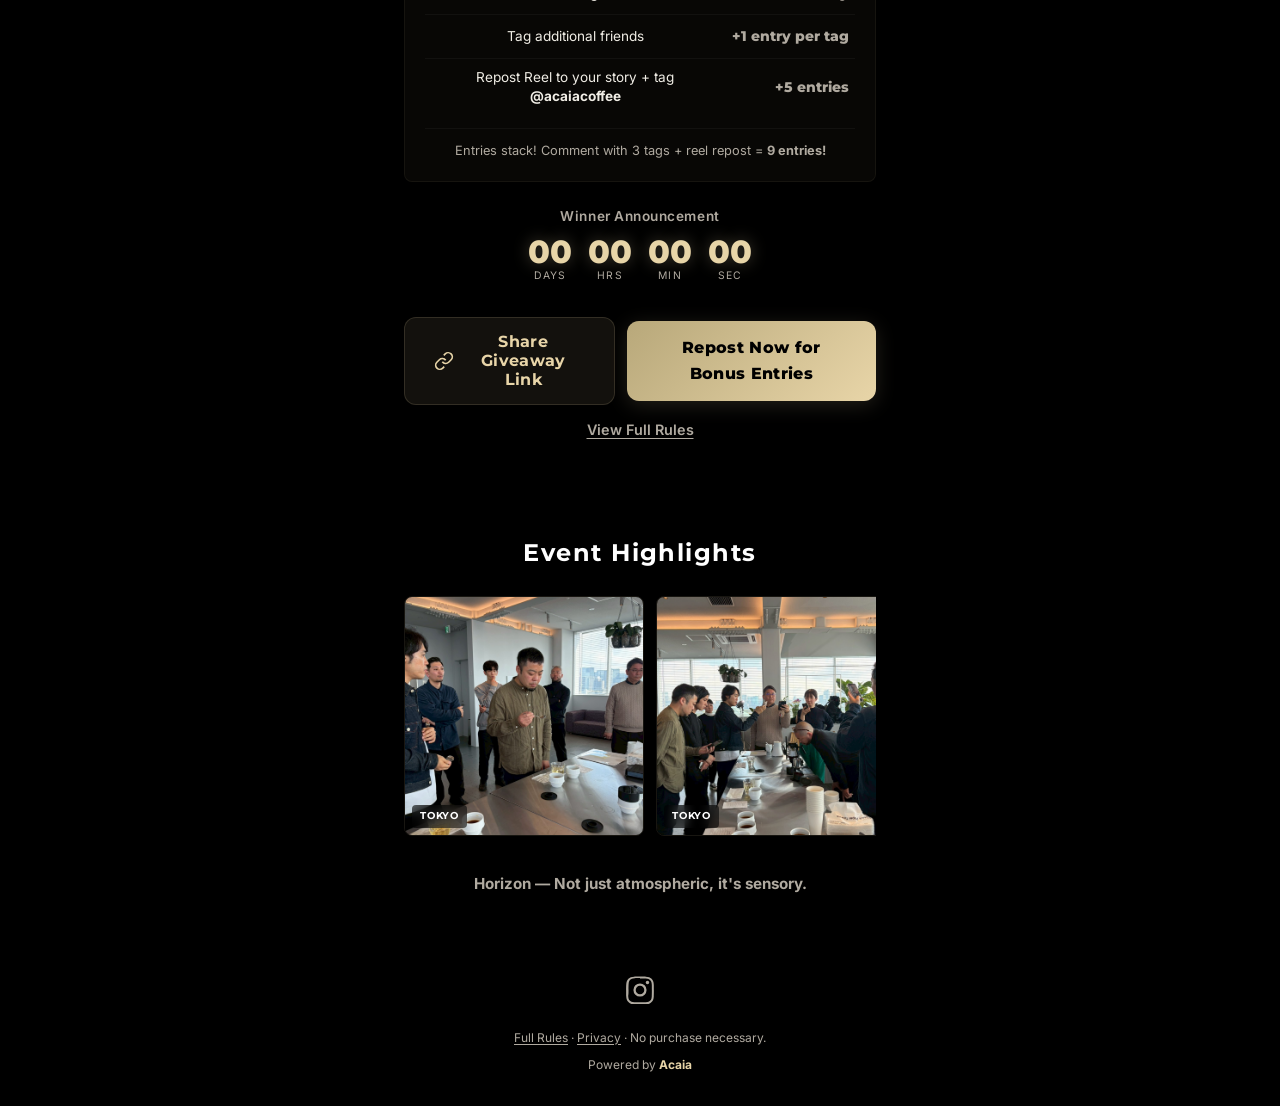
==== commit 24362c2b: "Change lucky draw date to March 31 Co-Authored-By: Claude Opus 4.6 <noreply@anthropic.com>" ====
--- a/index.html
+++ b/index.html
@@ -142,7 +142,7 @@
         <li>Comment on our latest Reel/post and tag at least one friend to enter.</li>
         <li>Each additional friend tagged = +1 bonus entry (stackable).</li>
         <li>Repost the Reel to your Story + tag @acaiacoffee for +5 bonus entries.</li>
-        <li>Winner will be selected randomly and announced on @acaiacoffee Instagram on April 12.</li>
+        <li>Winner will be selected randomly and announced on @acaiacoffee Instagram on March 31.</li>
         <li>You must be over 18. Address must be a valid shipping address.</li>
         <li>One entry per person. Your account must be public to enter.</li>
         <li>Entrants from the following countries are not eligible: Iran, Lebanon, Syria, Thailand, India, Turkey, Egypt, Qatar, and Russia. These restrictions are due to current political or logistical limitations (subject to change).</li>
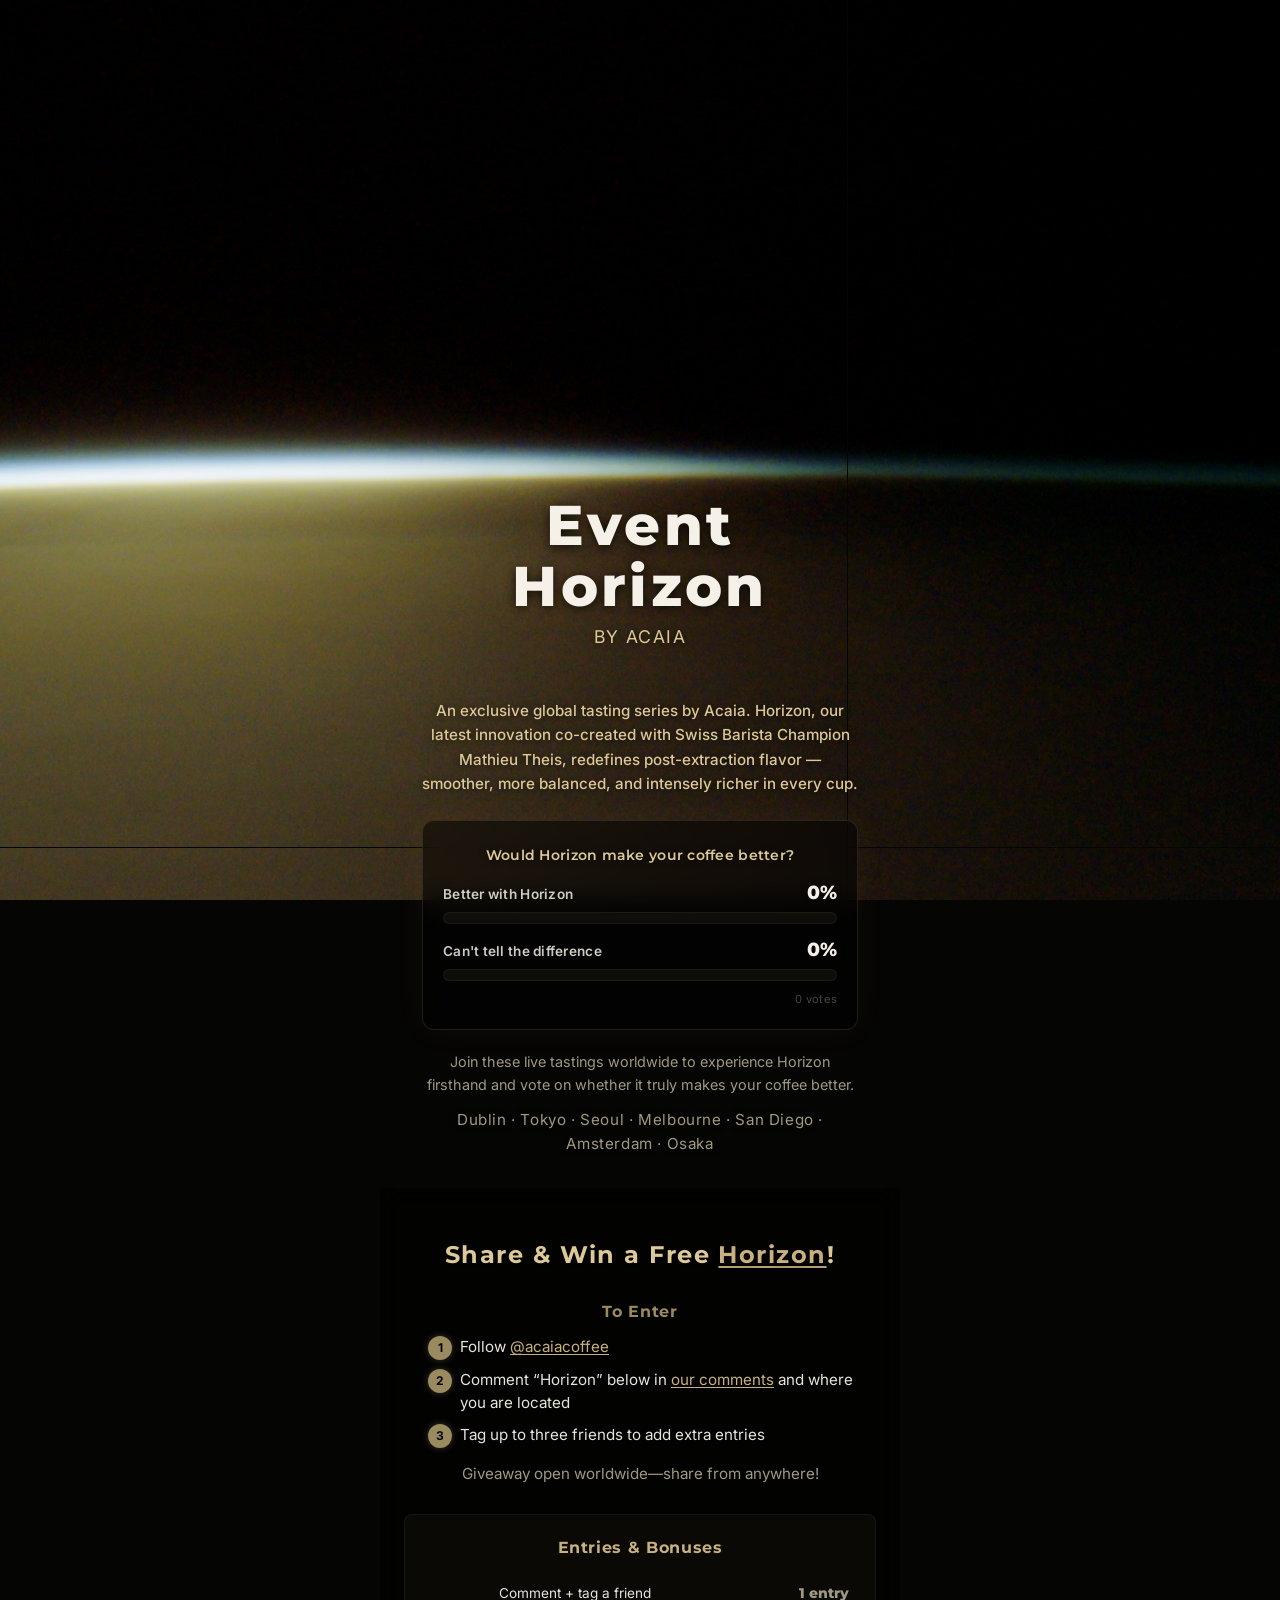
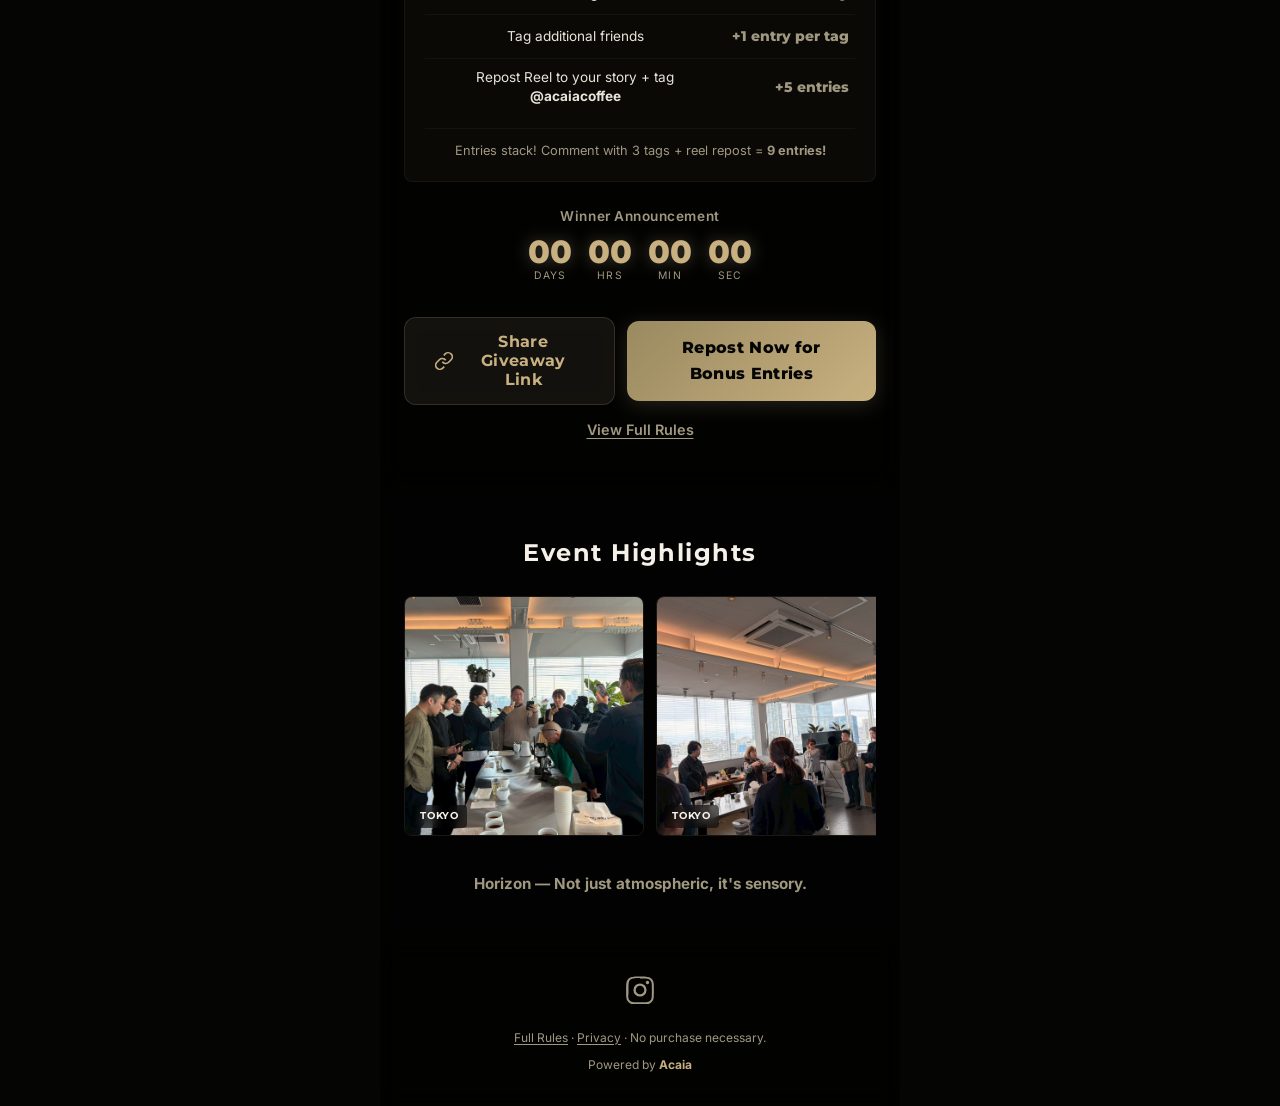
==== commit 51f24008: "Update "How to Enter" rules text across all pages Co-Authored-By: Claude Opus 4.6 <noreply@anthropic" ====
--- a/index.html
+++ b/index.html
@@ -81,11 +81,11 @@
   <section id="giveaway" class="section giveaway">
     <h2 class="section-title">Share &amp; Win a Free <a href="https://acaia.co/products/horizon" target="_blank" rel="noopener" class="title-link">Horizon</a>!</h2>
     <!-- How to Enter -->
-    <div class="rules-title-inline">How to Enter</div>
+    <div class="rules-title-inline">To Enter</div>
     <ol class="entry-rules">
-      <li>Follow <a href="https://www.instagram.com/acaiacoffee/?utm_source=results_page&utm_medium=giveaway" target="_blank" rel="noopener">@acaiacoffee</a> on Instagram</li>
-      <li>Go to <a href="https://www.instagram.com/reel/DVrudeakwUs/" target="_blank" rel="noopener">this Reel</a>.</li>
-      <li>Comment your vibe (e.g., "Entering!" or "Would love a Horizon!") + tag a friend who'd love this</li>
+      <li>Follow <a href="https://www.instagram.com/acaiacoffee/?utm_source=results_page&utm_medium=giveaway" target="_blank" rel="noopener">@acaiacoffee</a></li>
+      <li>Comment &ldquo;Horizon&rdquo; below in <a href="https://www.instagram.com/reel/DVrudeakwUs/" target="_blank" rel="noopener">our comments</a> and where you are located</li>
+      <li>Tag up to three friends to add extra entries</li>
     </ol>
     <p class="giveaway-subtitle">Giveaway open worldwide&mdash;share from anywhere!</p>
 
--- a/style.css
+++ b/style.css
@@ -2,25 +2,25 @@
 *, *::before, *::after { box-sizing: border-box; margin: 0; padding: 0; }
 
 :root {
-  --gold: #E8D5A8;
-  --gold-light: #F5E6C8;
-  --gold-bright: #FFF3DC;
-  --gold-dim: #B8A87A;
+  --gold: #C8B080;
+  --gold-light: #DCC898;
+  --gold-bright: #E8D8B0;
+  --gold-dim: #9A8A60;
   --teal: #5BAA8A;
   --teal-light: #7CC4A8;
-  --void: #000000;
-  --void-mid: #060608;
-  --void-card: #0C0C10;
-  --surface: #111114;
-  --surface-light: #1A1A1F;
-  --text: #F0EDE5;
-  --text-dim: #B0AAA0;
-  --white: #FFFFFF;
+  --void: #050504;
+  --void-mid: #0A0908;
+  --void-card: #0E0D0A;
+  --surface: #141210;
+  --surface-light: #1C1A16;
+  --text: #E8E4DA;
+  --text-dim: #A09880;
+  --white: #F5F0E8;
   --radius: 12px;
   --radius-sm: 8px;
-  --shadow: 0 4px 32px rgba(232,213,168,0.06);
-  --glow-sm: 0 0 12px rgba(232,213,168,0.15);
-  --glow-lg: 0 0 40px rgba(232,213,168,0.08);
+  --shadow: 0 4px 32px rgba(200,176,128,0.05);
+  --glow-sm: 0 0 12px rgba(200,176,128,0.10);
+  --glow-lg: 0 0 40px rgba(200,176,128,0.06);
   --font-heading: 'Montserrat', system-ui, sans-serif;
   --font-body: 'Inter', system-ui, sans-serif;
 }
@@ -118,12 +118,10 @@
 .bg-blackhole {
   position: fixed;
   top: 0;
-  left: 50%;
-  transform: translateX(-50%);
+  left: 0;
   width: 100%;
-  max-width: 520px;
   height: 100%;
-  background: url('assets/blackhole.png?v=14') center top / cover no-repeat;
+  background: url('assets/horizon.jpg?v=1') center top / cover no-repeat;
   z-index: 0;
   pointer-events: none;
 }
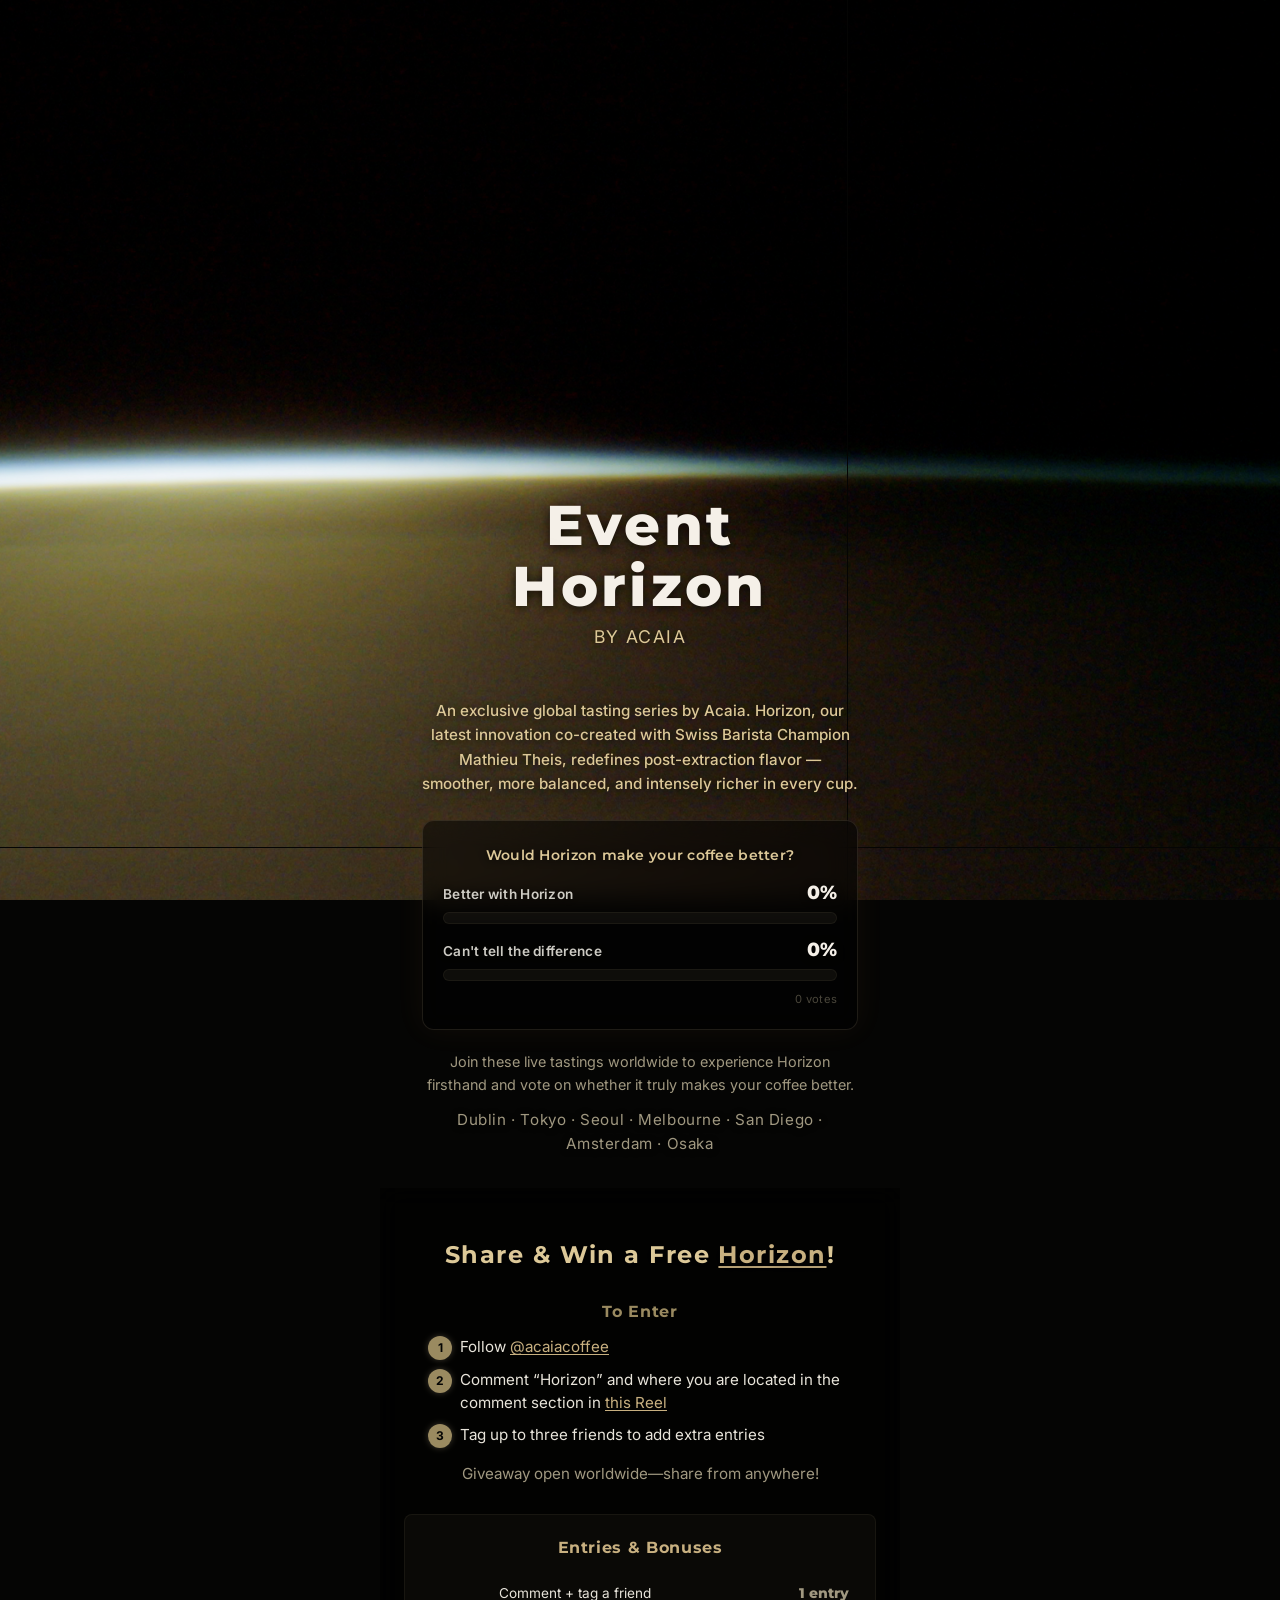
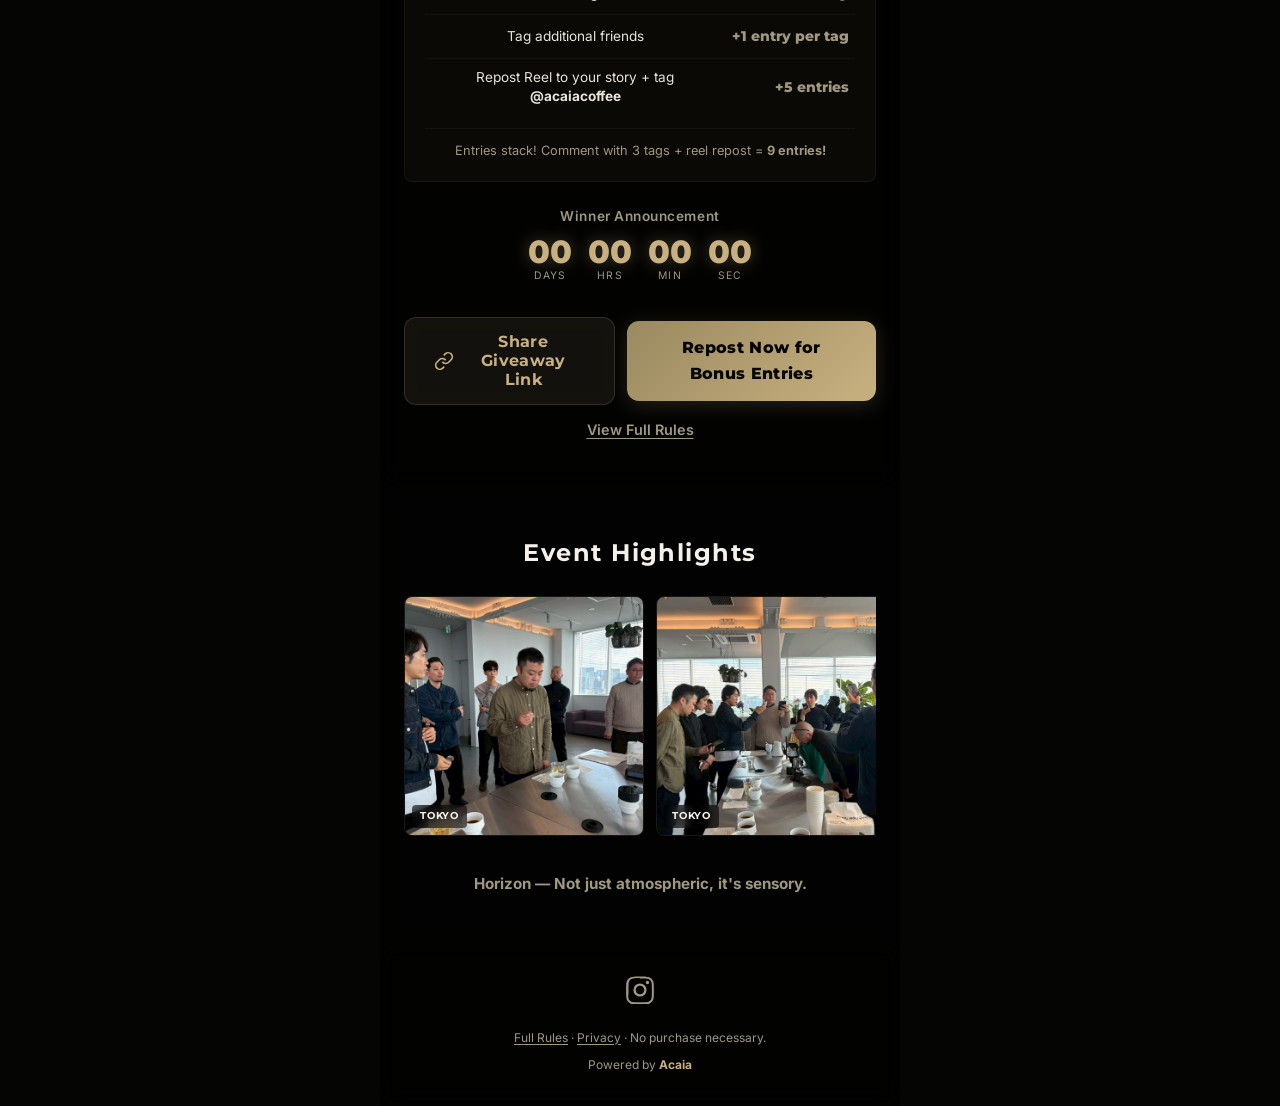
==== commit 530a058f: "Update step 2 wording for entry rules Co-Authored-By: Claude Opus 4.6 <noreply@anthropic.com>" ====
--- a/index.html
+++ b/index.html
@@ -84,7 +84,7 @@
     <div class="rules-title-inline">To Enter</div>
     <ol class="entry-rules">
       <li>Follow <a href="https://www.instagram.com/acaiacoffee/?utm_source=results_page&utm_medium=giveaway" target="_blank" rel="noopener">@acaiacoffee</a></li>
-      <li>Comment &ldquo;Horizon&rdquo; below in <a href="https://www.instagram.com/reel/DVrudeakwUs/" target="_blank" rel="noopener">our comments</a> and where you are located</li>
+      <li>Comment &ldquo;Horizon&rdquo; and where you are located in the comment section in <a href="https://www.instagram.com/reel/DVrudeakwUs/" target="_blank" rel="noopener">this Reel</a></li>
       <li>Tag up to three friends to add extra entries</li>
     </ol>
     <p class="giveaway-subtitle">Giveaway open worldwide&mdash;share from anywhere!</p>
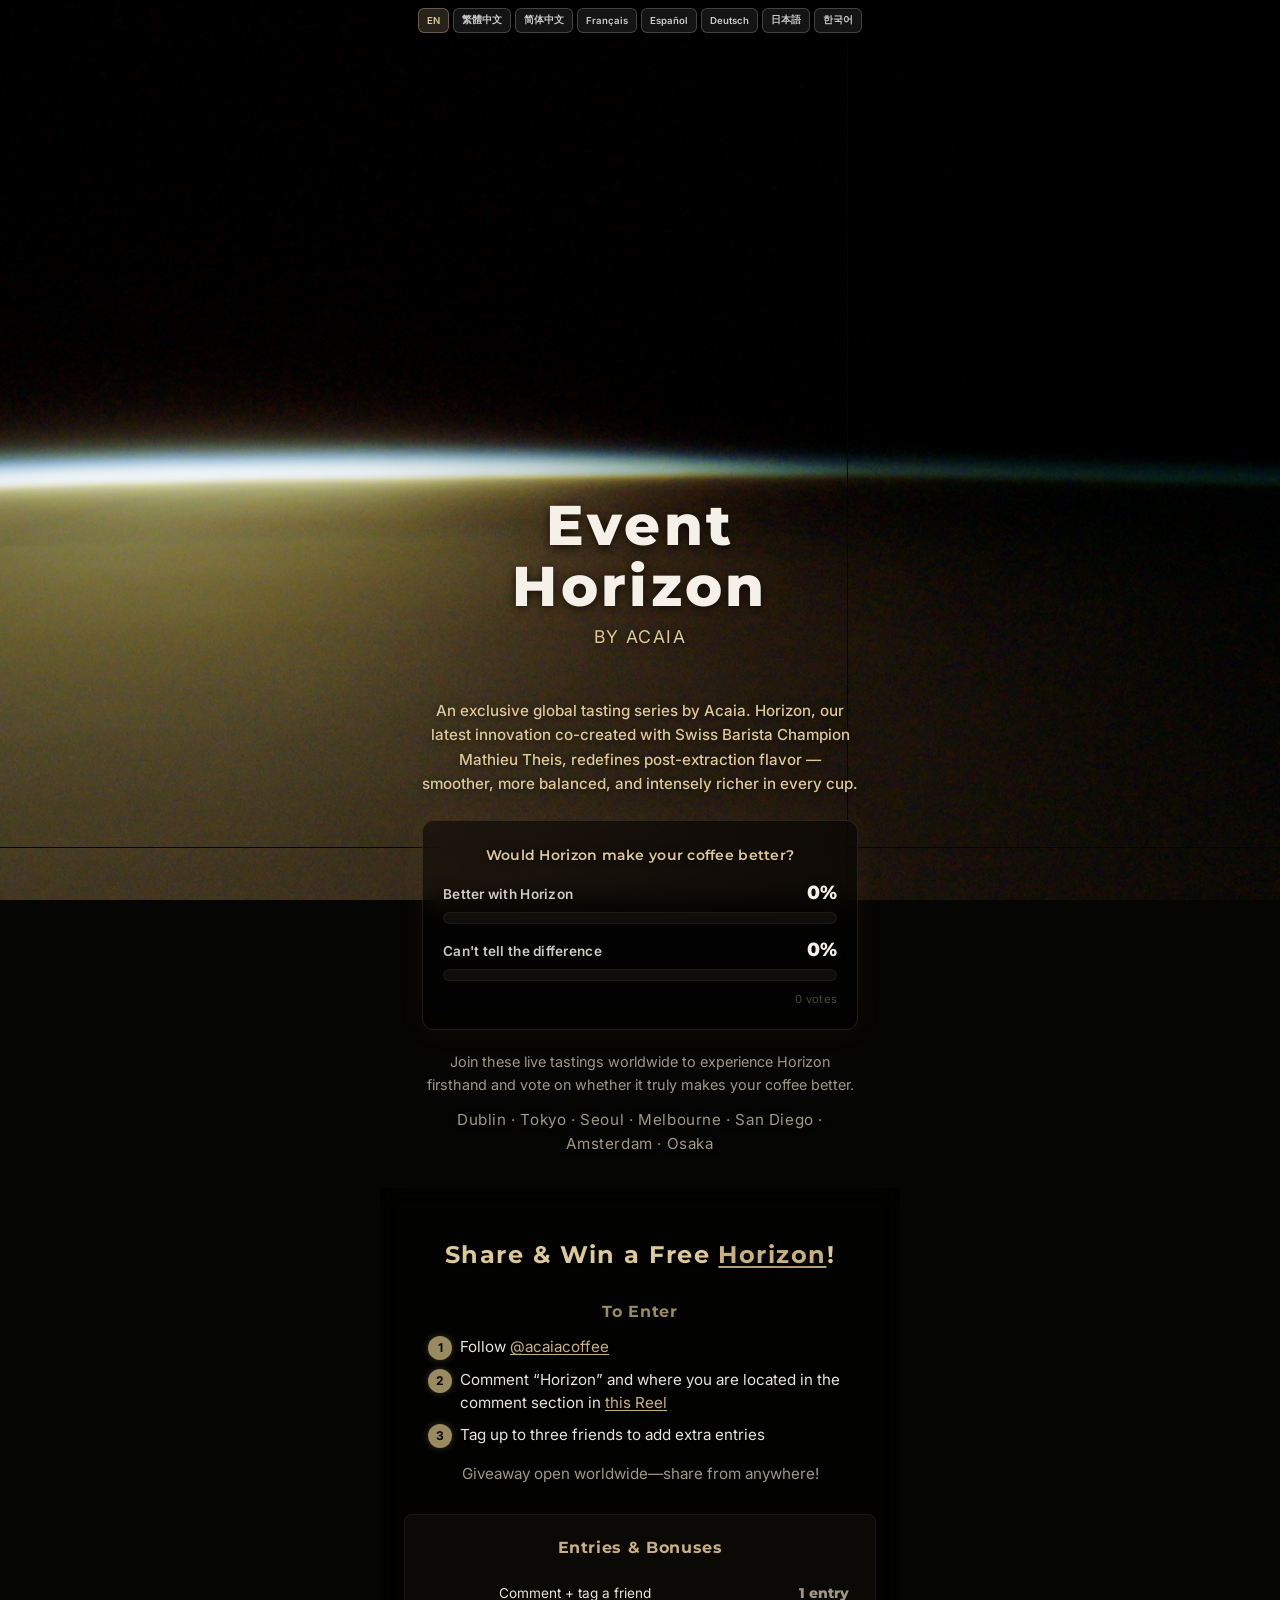
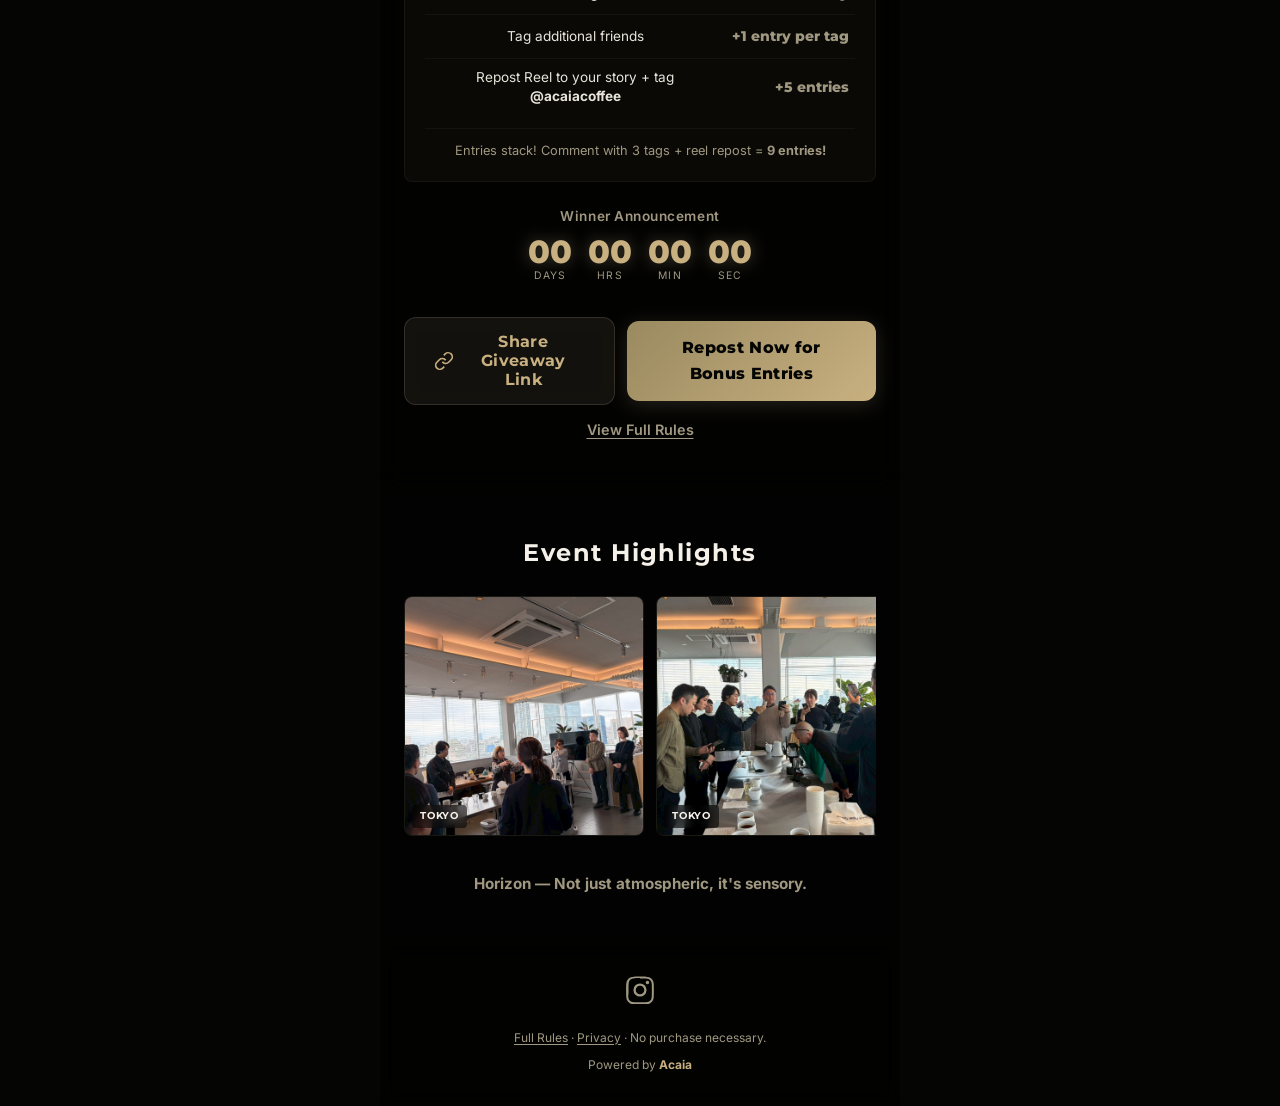
==== commit 9ed4aba2: "Add i18n to main site, update JP/KR translations Co-Authored-By: Claude Opus 4.6 <noreply@anthropic." ====
--- a/index.html
+++ b/index.html
@@ -1,22 +1,71 @@
 <!DOCTYPE html>
-<html lang="zh-TW">
+<html lang="en">
 <head>
   <meta charset="UTF-8">
   <meta name="viewport" content="width=device-width, initial-scale=1.0, viewport-fit=cover">
   <title>Horizon Vote</title>
-  <meta name="description" content="Live tasting results from Event Horizon. Share and win free Horizon coffee!">
-  <meta property="og:title" content="Event Horizon – Live Results">
-  <meta property="og:description" content="Would Horizon make your coffee better? See what tasters think!">
   <meta name="theme-color" content="#000000">
-  <meta property="og:type" content="website">
   <link rel="preconnect" href="https://fonts.googleapis.com">
   <link rel="preconnect" href="https://fonts.gstatic.com" crossorigin>
-  <link href="https://fonts.googleapis.com/css2?family=Montserrat:wght@600;700;800&family=Inter:wght@400;500;600&display=swap" rel="stylesheet">
-  <link rel="stylesheet" href="style.css?v=37">
+  <link href="https://fonts.googleapis.com/css2?family=Montserrat:wght@600;700;800&family=Inter:wght@400;500;600&family=Noto+Sans+TC:wght@400;500;600&family=Noto+Sans+SC:wght@400;500;600&family=Noto+Sans+JP:wght@400;500;600&family=Noto+Sans+KR:wght@400;500;600&display=swap" rel="stylesheet">
+  <link rel="stylesheet" href="style.css?v=38">
+  <style>
+    /* Language switcher bar */
+    .lang-switcher {
+      position: fixed;
+      top: 0;
+      left: 50%;
+      transform: translateX(-50%);
+      z-index: 999;
+      display: flex;
+      gap: 4px;
+      padding: 8px 12px;
+      background: rgba(0,0,0,0.9);
+      backdrop-filter: blur(10px);
+      -webkit-backdrop-filter: blur(10px);
+      border-radius: 0 0 12px 12px;
+      max-width: 520px;
+      width: 100%;
+      flex-wrap: wrap;
+      justify-content: center;
+    }
+    .lang-switcher button {
+      font-family: 'Inter', system-ui, sans-serif;
+      font-size: 0.6rem;
+      font-weight: 600;
+      padding: 5px 8px;
+      border: 1px solid rgba(255,255,255,0.2);
+      border-radius: 6px;
+      background: rgba(255,255,255,0.08);
+      color: #ccc;
+      cursor: pointer;
+      transition: all 0.2s;
+      white-space: nowrap;
+    }
+    .lang-switcher button:hover { background: rgba(255,255,255,0.15); }
+    .lang-switcher button.active {
+      background: rgba(200,176,128,0.2);
+      border-color: rgba(200,176,128,0.4);
+      color: #DCC898;
+    }
+    .hero { padding-top: 50px; }
+  </style>
 </head>
 <body>
 
-  <!-- ===== HERO: Blackhole Visual ===== -->
+  <!-- Language Switcher -->
+  <div class="lang-switcher" id="langSwitcher">
+    <button data-lang="en" class="active">EN</button>
+    <button data-lang="zh-TW">繁體中文</button>
+    <button data-lang="zh-CN">简体中文</button>
+    <button data-lang="fr">Français</button>
+    <button data-lang="es">Español</button>
+    <button data-lang="de">Deutsch</button>
+    <button data-lang="ja">日本語</button>
+    <button data-lang="ko">한국어</button>
+  </div>
+
+  <!-- ===== HERO ===== -->
   <div class="bg-blackhole"></div>
   <section id="hero" class="hero">
     <div class="hero-content">
@@ -27,30 +76,29 @@
 
   <!-- ===== DESCRIPTION + VOTE + CTA ===== -->
   <div class="content-upper">
-    <p class="event-desc">An exclusive global tasting series by Acaia. Horizon, our latest innovation co-created with Swiss Barista Champion Mathieu Theis, redefines post-extraction flavor &mdash; smoother, more balanced, and intensely richer in every cup.</p>
-
-    <!-- QR voting buttons (only visible to QR scanners) -->
+    <p class="event-desc" data-i18n="event_desc"></p>
+
+    <!-- QR voting buttons -->
     <div class="qr-vote" id="qrVote" hidden>
-      <p class="qr-vote-prompt">Would Horizon make your coffee better?</p>
+      <p class="qr-vote-prompt" data-i18n="vote_question"></p>
       <div class="qr-vote-buttons">
-        <button class="btn btn-vote btn-vote-yes" id="btnVoteYes">Better with Horizon</button>
-        <button class="btn btn-vote btn-vote-no" id="btnVoteNo">Can't tell</button>
+        <button class="btn btn-vote btn-vote-yes" id="btnVoteYes" data-i18n="vote_yes"></button>
+        <button class="btn btn-vote btn-vote-no" id="btnVoteNo" data-i18n="vote_no_btn"></button>
       </div>
     </div>
 
     <!-- QR vote confirmation -->
     <div class="qr-confirm" id="qrConfirm" hidden>
       <div class="qr-confirm-icon">&#10003;</div>
-      <p class="qr-confirm-text">Your vote has been recorded!</p>
+      <p class="qr-confirm-text" data-i18n="vote_recorded"></p>
     </div>
 
     <div class="vote-box">
-      <p class="results-question">Would Horizon make your coffee better?</p>
-
+      <p class="results-question" data-i18n="vote_question"></p>
       <div class="result-bars">
         <div class="bar-group">
           <div class="bar-label">
-            <span class="bar-name">Better with Horizon</span>
+            <span class="bar-name" data-i18n="vote_yes"></span>
             <span class="bar-pct" id="pctTasteYes">0%</span>
           </div>
           <div class="bar-track">
@@ -59,7 +107,7 @@
         </div>
         <div class="bar-group">
           <div class="bar-label">
-            <span class="bar-name">Can't tell the difference</span>
+            <span class="bar-name" data-i18n="vote_no"></span>
             <span class="bar-pct" id="pctTasteNo">0%</span>
           </div>
           <div class="bar-track">
@@ -70,7 +118,7 @@
       <span class="vote-box-count" id="totalTasting">0 votes</span>
     </div>
 
-    <p class="event-cta">Join these live tastings worldwide to experience Horizon firsthand and vote on whether it truly makes your coffee better.</p>
+    <p class="event-cta" data-i18n="event_cta"></p>
 
     <div class="cities-bar">
       Dublin &middot; Tokyo &middot; Seoul &middot; Melbourne &middot; San Diego &middot; Amsterdam &middot; Osaka
@@ -79,85 +127,71 @@
 
   <!-- ===== SHARE TO WIN ===== -->
   <section id="giveaway" class="section giveaway">
-    <h2 class="section-title">Share &amp; Win a Free <a href="https://acaia.co/products/horizon" target="_blank" rel="noopener" class="title-link">Horizon</a>!</h2>
-    <!-- How to Enter -->
-    <div class="rules-title-inline">To Enter</div>
+    <h2 class="section-title" data-i18n-html="giveaway_title"></h2>
+    <div class="rules-title-inline" data-i18n="to_enter"></div>
     <ol class="entry-rules">
-      <li>Follow <a href="https://www.instagram.com/acaiacoffee/?utm_source=results_page&utm_medium=giveaway" target="_blank" rel="noopener">@acaiacoffee</a></li>
-      <li>Comment &ldquo;Horizon&rdquo; and where you are located in the comment section in <a href="https://www.instagram.com/reel/DVrudeakwUs/" target="_blank" rel="noopener">this Reel</a></li>
-      <li>Tag up to three friends to add extra entries</li>
+      <li data-i18n-html="step1"></li>
+      <li data-i18n-html="step2"></li>
+      <li data-i18n="step3"></li>
     </ol>
-    <p class="giveaway-subtitle">Giveaway open worldwide&mdash;share from anywhere!</p>
+    <p class="giveaway-subtitle" data-i18n="giveaway_subtitle"></p>
 
     <!-- Entry Bonuses -->
     <div class="bonus-entries-card">
-      <p class="bonus-entries-title">Entries &amp; Bonuses</p>
+      <p class="bonus-entries-title" data-i18n="entries_bonuses"></p>
       <table class="bonus-table">
         <tr>
-          <td class="bonus-action">Comment + tag a friend</td>
-          <td class="bonus-value">1 entry</td>
+          <td class="bonus-action" data-i18n="bonus_comment_tag"></td>
+          <td class="bonus-value" data-i18n="bonus_1_entry"></td>
         </tr>
         <tr>
-          <td class="bonus-action">Tag additional friends</td>
-          <td class="bonus-value bonus-value-accent">+1 entry per tag</td>
+          <td class="bonus-action" data-i18n="bonus_additional_tags"></td>
+          <td class="bonus-value bonus-value-accent" data-i18n="bonus_plus1"></td>
         </tr>
         <tr>
-          <td class="bonus-action">Repost Reel to your story + tag <strong>@acaiacoffee</strong></td>
-          <td class="bonus-value bonus-value-glow">+5 entries</td>
+          <td class="bonus-action" data-i18n-html="bonus_repost"></td>
+          <td class="bonus-value bonus-value-glow" data-i18n="bonus_plus5"></td>
         </tr>
       </table>
-      <p class="bonus-stack-note">Entries stack! Comment with 3 tags + reel repost = <strong>9 entries!</strong></p>
+      <p class="bonus-stack-note" data-i18n-html="bonus_stack"></p>
     </div>
 
     <!-- Countdown -->
     <div class="countdown-block">
-      <p class="countdown-label">Winner Announcement</p>
+      <p class="countdown-label" data-i18n="winner_announcement"></p>
       <div class="countdown" id="countdown">
-        <div class="cd-unit"><span id="cdDays">00</span><small>days</small></div>
-        <div class="cd-unit"><span id="cdHours">00</span><small>hrs</small></div>
-        <div class="cd-unit"><span id="cdMins">00</span><small>min</small></div>
-        <div class="cd-unit"><span id="cdSecs">00</span><small>sec</small></div>
+        <div class="cd-unit"><span id="cdDays">00</span><small data-i18n="days"></small></div>
+        <div class="cd-unit"><span id="cdHours">00</span><small data-i18n="hrs"></small></div>
+        <div class="cd-unit"><span id="cdMins">00</span><small data-i18n="min"></small></div>
+        <div class="cd-unit"><span id="cdSecs">00</span><small data-i18n="sec"></small></div>
       </div>
     </div>
 
     <div class="share-tools">
       <button class="btn btn-accent share-btn" id="btnCopyLink" aria-label="Copy link">
         <svg viewBox="0 0 24 24" fill="none" stroke="currentColor" stroke-width="2" width="20" height="20"><path d="M10 13a5 5 0 007.54.54l3-3a5 5 0 00-7.07-7.07l-1.72 1.71"/><path d="M14 11a5 5 0 00-7.54-.54l-3 3a5 5 0 007.07 7.07l1.71-1.71"/></svg>
-        Share Giveaway Link
+        <span data-i18n="share_link"></span>
       </button>
-      <a href="https://www.instagram.com/reel/DVrudeakwUs/" class="btn btn-primary" target="_blank" rel="noopener">Repost Now for Bonus Entries</a>
-    </div>
-
-    <button class="link-btn" id="btnRules">View Full Rules</button>
+      <a href="https://www.instagram.com/reel/DVrudeakwUs/" class="btn btn-primary" target="_blank" rel="noopener" data-i18n="repost_now"></a>
+    </div>
+
+    <button class="link-btn" id="btnRules" data-i18n="view_rules"></button>
   </section>
 
   <!-- ===== RULES MODAL ===== -->
   <div class="modal-overlay" id="rulesModal" aria-hidden="true">
     <div class="modal" role="dialog" aria-labelledby="rulesTitle">
       <button class="modal-close" id="modalClose" aria-label="Close">&times;</button>
-      <h3 id="rulesTitle">Lucky Draw Rules</h3>
-      <ul>
-        <li>No purchase necessary.</li>
-        <li>Must follow @acaiacoffee on Instagram to qualify.</li>
-        <li>Comment on our latest Reel/post and tag at least one friend to enter.</li>
-        <li>Each additional friend tagged = +1 bonus entry (stackable).</li>
-        <li>Repost the Reel to your Story + tag @acaiacoffee for +5 bonus entries.</li>
-        <li>Winner will be selected randomly and announced on @acaiacoffee Instagram on March 31.</li>
-        <li>You must be over 18. Address must be a valid shipping address.</li>
-        <li>One entry per person. Your account must be public to enter.</li>
-        <li>Entrants from the following countries are not eligible: Iran, Lebanon, Syria, Thailand, India, Turkey, Egypt, Qatar, and Russia. These restrictions are due to current political or logistical limitations (subject to change).</li>
-        <li>This giveaway is not sponsored, endorsed, or administered by, or associated with Instagram.</li>
-        <li>Acaia reserves the right to adjust these rules at any time.</li>
-        <li>Good luck!</li>
-      </ul>
+      <h3 id="rulesTitle" data-i18n="rules_title"></h3>
+      <ul id="rulesList"></ul>
     </div>
   </div>
 
   <!-- ===== EVENT HIGHLIGHTS ===== -->
   <section id="highlights" class="section highlights">
-    <h2 class="section-title">Event Highlights</h2>
+    <h2 class="section-title" data-i18n="highlights_title"></h2>
     <div class="photo-scroll" id="photoScroll"></div>
-    <p class="brand-blurb"><strong>Horizon &mdash; Not just atmospheric, it's sensory.</strong></p>
+    <p class="brand-blurb" data-i18n-html="brand_blurb"></p>
   </section>
 
   <!-- ===== FOOTER ===== -->
@@ -168,11 +202,458 @@
       </a>
     </div>
     <p class="footer-legal">
-      <a href="#" id="footerRules">Full Rules</a> &middot; <a href="#hero">Privacy</a> &middot; No purchase necessary.
+      <a href="#" id="footerRules" data-i18n="full_rules"></a> &middot; <a href="#hero" data-i18n="privacy"></a> &middot; <span data-i18n="no_purchase"></span>
     </p>
     <p class="footer-brand">Powered by <strong>Acaia</strong></p>
   </footer>
 
   <script src="app.js"></script>
+  <script>
+  /* ===== i18n System ===== */
+  const TRANSLATIONS = {
+    en: {
+      event_desc: 'An exclusive global tasting series by Acaia. Horizon, our latest innovation co-created with Swiss Barista Champion Mathieu Theis, redefines post-extraction flavor \u2014 smoother, more balanced, and intensely richer in every cup.',
+      vote_question: 'Would Horizon make your coffee better?',
+      vote_yes: 'Better with Horizon',
+      vote_no: "Can't tell the difference",
+      vote_no_btn: "Can't tell",
+      vote_recorded: 'Your vote has been recorded!',
+      event_cta: 'Join these live tastings worldwide to experience Horizon firsthand and vote on whether it truly makes your coffee better.',
+      giveaway_title: 'Share &amp; Win a Free <a href="https://acaia.co/products/horizon" target="_blank" rel="noopener" class="title-link">Horizon</a>!',
+      to_enter: 'To Enter',
+      step1: 'Follow <a href="https://www.instagram.com/acaiacoffee/?utm_source=results_page&utm_medium=giveaway" target="_blank" rel="noopener">@acaiacoffee</a>',
+      step2: 'Comment \u201cHorizon\u201d and where you are located in the comment section in <a href="https://www.instagram.com/reel/DVrudeakwUs/" target="_blank" rel="noopener">this Reel</a>',
+      step3: 'Tag up to three friends to add extra entries',
+      giveaway_subtitle: 'Giveaway open worldwide\u2014share from anywhere!',
+      entries_bonuses: 'Entries & Bonuses',
+      bonus_comment_tag: 'Comment + tag a friend',
+      bonus_1_entry: '1 entry',
+      bonus_additional_tags: 'Tag additional friends',
+      bonus_plus1: '+1 entry per tag',
+      bonus_repost: 'Repost Reel to your story + tag <strong>@acaiacoffee</strong>',
+      bonus_plus5: '+5 entries',
+      bonus_stack: 'Entries stack! Comment with 3 tags + reel repost = <strong>9 entries!</strong>',
+      winner_announcement: 'Winner Announcement',
+      days: 'days', hrs: 'hrs', min: 'min', sec: 'sec',
+      share_link: 'Share Giveaway Link',
+      repost_now: 'Repost Now for Bonus Entries',
+      view_rules: 'View Full Rules',
+      rules_title: 'Lucky Draw Rules',
+      rules: [
+        'No purchase necessary.',
+        'Must follow @acaiacoffee on Instagram to qualify.',
+        'Comment on our latest Reel/post and tag at least one friend to enter.',
+        'Each additional friend tagged = +1 bonus entry (stackable).',
+        'Repost the Reel to your Story + tag @acaiacoffee for +5 bonus entries.',
+        'Winner will be selected randomly and announced on @acaiacoffee Instagram on March 31.',
+        'You must be over 18. Address must be a valid shipping address.',
+        'One entry per person. Your account must be public to enter.',
+        'Entrants from the following countries are not eligible: Iran, Lebanon, Syria, Thailand, India, Turkey, Egypt, Qatar, and Russia. These restrictions are due to current political or logistical limitations (subject to change).',
+        'This giveaway is not sponsored, endorsed, or administered by, or associated with Instagram.',
+        'Acaia reserves the right to adjust these rules at any time.',
+        'Good luck!'
+      ],
+      highlights_title: 'Event Highlights',
+      brand_blurb: '<strong>Horizon \u2014 Not just atmospheric, it\'s sensory.</strong>',
+      full_rules: 'Full Rules',
+      privacy: 'Privacy',
+      no_purchase: 'No purchase necessary.',
+      votes_suffix: 'votes'
+    },
+    'zh-TW': {
+      event_desc: 'Acaia 獨家全球品鑑系列活動。Horizon 是我們與瑞士咖啡師冠軍 Mathieu Theis 共同研發的最新創新，重新定義萃取後的風味體驗 \u2014 更柔順、更均衡、每一杯都更加濃郁醇厚。',
+      vote_question: 'Horizon 能讓你的咖啡更好嗎？',
+      vote_yes: '使用 Horizon 更好',
+      vote_no: '感覺不出差異',
+      vote_no_btn: '感覺不出',
+      vote_recorded: '您的投票已記錄！',
+      event_cta: '加入全球各地的現場品鑑活動，親身體驗 Horizon，並投票決定它是否真的讓你的咖啡更好。',
+      giveaway_title: '分享並贏取免費 <a href="https://acaia.co/products/horizon" target="_blank" rel="noopener" class="title-link">Horizon</a>！',
+      to_enter: '參加方式',
+      step1: '追蹤 <a href="https://www.instagram.com/acaiacoffee/?utm_source=results_page&utm_medium=giveaway" target="_blank" rel="noopener">@acaiacoffee</a>',
+      step2: '在<a href="https://www.instagram.com/reel/DVrudeakwUs/" target="_blank" rel="noopener">這支 Reel</a> 的留言區留言「Horizon」以及你所在的城市',
+      step3: '標記最多三位朋友以獲得額外參加機會',
+      giveaway_subtitle: '全球開放參與 \u2014 隨時隨地分享！',
+      entries_bonuses: '參加次數與加碼',
+      bonus_comment_tag: '留言 + 標記一位朋友',
+      bonus_1_entry: '1 次參加機會',
+      bonus_additional_tags: '標記更多朋友',
+      bonus_plus1: '每標記一人 +1 次',
+      bonus_repost: '轉發 Reel 到限時動態 + 標記 <strong>@acaiacoffee</strong>',
+      bonus_plus5: '+5 次參加機會',
+      bonus_stack: '機會可累計！留言標記 3 位 + 轉發 Reel = <strong>9 次參加機會！</strong>',
+      winner_announcement: '得獎公佈',
+      days: '天', hrs: '時', min: '分', sec: '秒',
+      share_link: '分享抽獎連結',
+      repost_now: '立即轉發獲得加碼機會',
+      view_rules: '查看完整規則',
+      rules_title: '抽獎規則',
+      rules: [
+        '無需購買。',
+        '須在 Instagram 追蹤 @acaiacoffee 才具備資格。',
+        '在我們最新的 Reel/貼文下留言並標記至少一位朋友即可參加。',
+        '每多標記一位朋友 = +1 次額外參加機會（可累計）。',
+        '將 Reel 轉發至限時動態 + 標記 @acaiacoffee 可獲得 +5 次額外參加機會。',
+        '得獎者將隨機抽出，並於 3 月 31 日在 @acaiacoffee Instagram 公佈。',
+        '參加者須年滿 18 歲。地址須為有效的寄送地址。',
+        '每人限參加一次。帳號須設為公開。',
+        '以下國家的參加者不具備資格：伊朗、黎巴嫩、敘利亞、泰國、印度、土耳其、埃及、卡達和俄羅斯。此限制係因政治或物流因素（可能變更）。',
+        '本活動非由 Instagram 贊助、背書、管理或關聯。',
+        'Acaia 保留隨時調整本規則的權利。',
+        '祝好運！'
+      ],
+      highlights_title: '活動精彩回顧',
+      brand_blurb: '<strong>Horizon \u2014 不只是氛圍，更是感官體驗。</strong>',
+      full_rules: '完整規則',
+      privacy: '隱私權',
+      no_purchase: '無需購買。',
+      votes_suffix: '票'
+    },
+    'zh-CN': {
+      event_desc: 'Acaia 独家全球品鉴系列活动。Horizon 是我们与瑞士咖啡师冠军 Mathieu Theis 共同研发的最新创新，重新定义萃取后的风味体验 \u2014 更柔顺、更均衡、每一杯都更加浓郁醇厚。',
+      vote_question: 'Horizon 能让你的咖啡更好吗？',
+      vote_yes: '使用 Horizon 更好',
+      vote_no: '感觉不出差异',
+      vote_no_btn: '感觉不出',
+      vote_recorded: '您的投票已记录！',
+      event_cta: '加入全球各地的现场品鉴活动，亲身体验 Horizon，并投票决定它是否真的让你的咖啡更好。',
+      giveaway_title: '分享并赢取免费 <a href="https://acaia.co/products/horizon" target="_blank" rel="noopener" class="title-link">Horizon</a>！',
+      to_enter: '参加方式',
+      step1: '关注 <a href="https://www.instagram.com/acaiacoffee/?utm_source=results_page&utm_medium=giveaway" target="_blank" rel="noopener">@acaiacoffee</a>',
+      step2: '在<a href="https://www.instagram.com/reel/DVrudeakwUs/" target="_blank" rel="noopener">这条 Reel</a> 的评论区留言「Horizon」以及你所在的城市',
+      step3: '标记最多三位朋友以获得额外参加机会',
+      giveaway_subtitle: '全球开放参与 \u2014 随时随地分享！',
+      entries_bonuses: '参加次数与加码',
+      bonus_comment_tag: '留言 + 标记一位朋友',
+      bonus_1_entry: '1 次参加机会',
+      bonus_additional_tags: '标记更多朋友',
+      bonus_plus1: '每标记一人 +1 次',
+      bonus_repost: '转发 Reel 到限时动态 + 标记 <strong>@acaiacoffee</strong>',
+      bonus_plus5: '+5 次参加机会',
+      bonus_stack: '机会可累计！留言标记 3 位 + 转发 Reel = <strong>9 次参加机会！</strong>',
+      winner_announcement: '获奖公布',
+      days: '天', hrs: '时', min: '分', sec: '秒',
+      share_link: '分享抽奖链接',
+      repost_now: '立即转发获得加码机会',
+      view_rules: '查看完整规则',
+      rules_title: '抽奖规则',
+      rules: [
+        '无需购买。',
+        '须在 Instagram 关注 @acaiacoffee 才具备资格。',
+        '在我们最新的 Reel/帖子下留言并标记至少一位朋友即可参加。',
+        '每多标记一位朋友 = +1 次额外参加机会（可累计）。',
+        '将 Reel 转发至限时动态 + 标记 @acaiacoffee 可获得 +5 次额外参加机会。',
+        '获奖者将随机抽出，并于 3 月 31 日在 @acaiacoffee Instagram 公布。',
+        '参加者须年满 18 岁。地址须为有效的寄送地址。',
+        '每人限参加一次。账号须设为公开。',
+        '以下国家的参加者不具备资格：伊朗、黎巴嫩、叙利亚、泰国、印度、土耳其、埃及、卡塔尔和俄罗斯。此限制系因政治或物流因素（可能变更）。',
+        '本活动非由 Instagram 赞助、背书、管理或关联。',
+        'Acaia 保留随时调整本规则的权利。',
+        '祝好运！'
+      ],
+      highlights_title: '活动精彩回顾',
+      brand_blurb: '<strong>Horizon \u2014 不只是氛围，更是感官体验。</strong>',
+      full_rules: '完整规则',
+      privacy: '隐私',
+      no_purchase: '无需购买。',
+      votes_suffix: '票'
+    },
+    fr: {
+      event_desc: "Une s\u00e9rie de d\u00e9gustations mondiales exclusives par Acaia. Horizon, notre derni\u00e8re innovation co-cr\u00e9\u00e9e avec le Champion Barista Suisse Mathieu Theis, red\u00e9finit la saveur post-extraction \u2014 plus douce, plus \u00e9quilibr\u00e9e et intensément plus riche dans chaque tasse.",
+      vote_question: 'Horizon am\u00e9liorerait-il votre caf\u00e9 ?',
+      vote_yes: 'Meilleur avec Horizon',
+      vote_no: 'Pas de diff\u00e9rence',
+      vote_no_btn: 'Pas de diff\u00e9rence',
+      vote_recorded: 'Votre vote a \u00e9t\u00e9 enregistr\u00e9 !',
+      event_cta: "Participez \u00e0 ces d\u00e9gustations en direct dans le monde entier pour d\u00e9couvrir Horizon et votez pour savoir s'il am\u00e9liore vraiment votre caf\u00e9.",
+      giveaway_title: 'Partagez et gagnez un <a href="https://acaia.co/products/horizon" target="_blank" rel="noopener" class="title-link">Horizon</a> gratuit !',
+      to_enter: 'Comment participer',
+      step1: 'Suivez <a href="https://www.instagram.com/acaiacoffee/?utm_source=results_page&utm_medium=giveaway" target="_blank" rel="noopener">@acaiacoffee</a>',
+      step2: 'Commentez \u00ab Horizon \u00bb et indiquez o\u00f9 vous vous trouvez dans les commentaires de <a href="https://www.instagram.com/reel/DVrudeakwUs/" target="_blank" rel="noopener">ce Reel</a>',
+      step3: "Identifiez jusqu'\u00e0 trois amis pour obtenir des participations suppl\u00e9mentaires",
+      giveaway_subtitle: 'Concours ouvert dans le monde entier \u2014 partagez depuis n\u2019importe o\u00f9 !',
+      entries_bonuses: 'Participations et bonus',
+      bonus_comment_tag: 'Commentaire + identifier un ami',
+      bonus_1_entry: '1 participation',
+      bonus_additional_tags: 'Identifier des amis suppl\u00e9mentaires',
+      bonus_plus1: '+1 participation par identification',
+      bonus_repost: 'Reposter le Reel en story + identifier <strong>@acaiacoffee</strong>',
+      bonus_plus5: '+5 participations',
+      bonus_stack: 'Les participations se cumulent ! Commentaire avec 3 identifications + repost du Reel = <strong>9 participations !</strong>',
+      winner_announcement: 'Annonce du gagnant',
+      days: 'jours', hrs: 'hrs', min: 'min', sec: 'sec',
+      share_link: 'Partager le lien du concours',
+      repost_now: 'Reposter pour des participations bonus',
+      view_rules: 'Voir les r\u00e8gles compl\u00e8tes',
+      rules_title: 'R\u00e8gles du tirage au sort',
+      rules: [
+        "Aucun achat n\u00e9cessaire.",
+        "Vous devez suivre @acaiacoffee sur Instagram pour participer.",
+        "Commentez notre dernier Reel/post et identifiez au moins un ami pour participer.",
+        "Chaque ami identifi\u00e9 en plus = +1 participation bonus (cumulable).",
+        "Repostez le Reel dans votre Story + identifiez @acaiacoffee pour +5 participations bonus.",
+        "Le gagnant sera s\u00e9lectionn\u00e9 al\u00e9atoirement et annonc\u00e9 sur le Instagram de @acaiacoffee le 31 mars.",
+        "Vous devez avoir plus de 18 ans. L'adresse doit \u00eatre une adresse de livraison valide.",
+        "Une participation par personne. Votre compte doit \u00eatre public pour participer.",
+        "Les participants des pays suivants ne sont pas \u00e9ligibles : Iran, Liban, Syrie, Tha\u00eflande, Inde, Turquie, \u00c9gypte, Qatar et Russie. Ces restrictions sont dues \u00e0 des limitations politiques ou logistiques actuelles (susceptibles de changer).",
+        "Ce concours n'est ni sponsoris\u00e9, ni endoss\u00e9, ni administr\u00e9 par, ni associ\u00e9 \u00e0 Instagram.",
+        "Acaia se r\u00e9serve le droit de modifier ces r\u00e8gles \u00e0 tout moment.",
+        "Bonne chance !"
+      ],
+      highlights_title: 'Temps forts de l\u2019\u00e9v\u00e9nement',
+      brand_blurb: '<strong>Horizon \u2014 Pas seulement atmosph\u00e9rique, c\u2019est sensoriel.</strong>',
+      full_rules: 'R\u00e8gles compl\u00e8tes',
+      privacy: 'Confidentialit\u00e9',
+      no_purchase: 'Aucun achat n\u00e9cessaire.',
+      votes_suffix: 'votes'
+    },
+    es: {
+      event_desc: 'Una serie exclusiva de degustaciones globales de Acaia. Horizon, nuestra \u00faltima innovaci\u00f3n co-creada con el Campe\u00f3n Barista Suizo Mathieu Theis, redefine el sabor post-extracci\u00f3n \u2014 m\u00e1s suave, m\u00e1s equilibrado e intensamente m\u00e1s rico en cada taza.',
+      vote_question: '\u00bfHorizon mejorar\u00eda tu caf\u00e9?',
+      vote_yes: 'Mejor con Horizon',
+      vote_no: 'No noto la diferencia',
+      vote_no_btn: 'No noto',
+      vote_recorded: '\u00a1Tu voto ha sido registrado!',
+      event_cta: '\u00danete a estas degustaciones en vivo en todo el mundo para experimentar Horizon de primera mano y vota si realmente mejora tu caf\u00e9.',
+      giveaway_title: '\u00a1Comparte y gana un <a href="https://acaia.co/products/horizon" target="_blank" rel="noopener" class="title-link">Horizon</a> gratis!',
+      to_enter: 'C\u00f3mo participar',
+      step1: 'Sigue a <a href="https://www.instagram.com/acaiacoffee/?utm_source=results_page&utm_medium=giveaway" target="_blank" rel="noopener">@acaiacoffee</a>',
+      step2: 'Comenta \u00abHorizon\u00bb y d\u00f3nde te encuentras en los comentarios de <a href="https://www.instagram.com/reel/DVrudeakwUs/" target="_blank" rel="noopener">este Reel</a>',
+      step3: 'Etiqueta hasta tres amigos para obtener participaciones extra',
+      giveaway_subtitle: 'Sorteo abierto en todo el mundo \u2014 \u00a1comparte desde cualquier lugar!',
+      entries_bonuses: 'Participaciones y bonos',
+      bonus_comment_tag: 'Comentario + etiquetar a un amigo',
+      bonus_1_entry: '1 participaci\u00f3n',
+      bonus_additional_tags: 'Etiquetar amigos adicionales',
+      bonus_plus1: '+1 participaci\u00f3n por etiqueta',
+      bonus_repost: 'Repostear el Reel en tu historia + etiquetar <strong>@acaiacoffee</strong>',
+      bonus_plus5: '+5 participaciones',
+      bonus_stack: '\u00a1Las participaciones se acumulan! Comentario con 3 etiquetas + repost del Reel = <strong>\u00a19 participaciones!</strong>',
+      winner_announcement: 'Anuncio del ganador',
+      days: 'd\u00edas', hrs: 'hrs', min: 'min', sec: 'seg',
+      share_link: 'Compartir enlace del sorteo',
+      repost_now: 'Repostear ahora para participaciones bonus',
+      view_rules: 'Ver reglas completas',
+      rules_title: 'Reglas del sorteo',
+      rules: [
+        'No es necesaria ninguna compra.',
+        'Debes seguir a @acaiacoffee en Instagram para participar.',
+        'Comenta en nuestro \u00faltimo Reel/post y etiqueta al menos a un amigo para participar.',
+        'Cada amigo adicional etiquetado = +1 participaci\u00f3n bonus (acumulable).',
+        'Repostea el Reel en tu Story + etiqueta a @acaiacoffee para +5 participaciones bonus.',
+        'El ganador ser\u00e1 seleccionado al azar y anunciado en el Instagram de @acaiacoffee el 31 de marzo.',
+        'Debes ser mayor de 18 a\u00f1os. La direcci\u00f3n debe ser una direcci\u00f3n de env\u00edo v\u00e1lida.',
+        'Una participaci\u00f3n por persona. Tu cuenta debe ser p\u00fablica para participar.',
+        'Los participantes de los siguientes pa\u00edses no son elegibles: Ir\u00e1n, L\u00edbano, Siria, Tailandia, India, Turqu\u00eda, Egipto, Catar y Rusia. Estas restricciones se deben a limitaciones pol\u00edticas o log\u00edsticas actuales (sujetas a cambios).',
+        'Este sorteo no est\u00e1 patrocinado, respaldado, administrado ni asociado con Instagram.',
+        'Acaia se reserva el derecho de ajustar estas reglas en cualquier momento.',
+        '\u00a1Buena suerte!'
+      ],
+      highlights_title: 'Momentos destacados',
+      brand_blurb: '<strong>Horizon \u2014 No solo atmosf\u00e9rico, es sensorial.</strong>',
+      full_rules: 'Reglas completas',
+      privacy: 'Privacidad',
+      no_purchase: 'No es necesaria ninguna compra.',
+      votes_suffix: 'votos'
+    },
+    de: {
+      event_desc: 'Eine exklusive globale Verkostungsserie von Acaia. Horizon, unsere neueste Innovation in Zusammenarbeit mit dem Schweizer Barista-Champion Mathieu Theis, definiert das Post-Extraktions-Aroma neu \u2014 sanfter, ausgewogener und intensiv reichhaltiger in jeder Tasse.',
+      vote_question: 'W\u00fcrde Horizon deinen Kaffee besser machen?',
+      vote_yes: 'Besser mit Horizon',
+      vote_no: 'Kein Unterschied',
+      vote_no_btn: 'Kein Unterschied',
+      vote_recorded: 'Deine Stimme wurde erfasst!',
+      event_cta: 'Nimm an diesen Live-Verkostungen weltweit teil, um Horizon aus erster Hand zu erleben, und stimme ab, ob es deinen Kaffee wirklich besser macht.',
+      giveaway_title: 'Teilen &amp; einen kostenlosen <a href="https://acaia.co/products/horizon" target="_blank" rel="noopener" class="title-link">Horizon</a> gewinnen!',
+      to_enter: 'So nimmst du teil',
+      step1: 'Folge <a href="https://www.instagram.com/acaiacoffee/?utm_source=results_page&utm_medium=giveaway" target="_blank" rel="noopener">@acaiacoffee</a>',
+      step2: 'Kommentiere \u201eHorizon\u201c und deinen Standort in den Kommentaren von <a href="https://www.instagram.com/reel/DVrudeakwUs/" target="_blank" rel="noopener">diesem Reel</a>',
+      step3: 'Markiere bis zu drei Freunde f\u00fcr zus\u00e4tzliche Teilnahmen',
+      giveaway_subtitle: 'Gewinnspiel weltweit offen \u2014 teile von \u00fcberall!',
+      entries_bonuses: 'Teilnahmen & Boni',
+      bonus_comment_tag: 'Kommentar + einen Freund markieren',
+      bonus_1_entry: '1 Teilnahme',
+      bonus_additional_tags: 'Weitere Freunde markieren',
+      bonus_plus1: '+1 Teilnahme pro Markierung',
+      bonus_repost: 'Reel in deiner Story reposten + <strong>@acaiacoffee</strong> markieren',
+      bonus_plus5: '+5 Teilnahmen',
+      bonus_stack: 'Teilnahmen stapeln sich! Kommentar mit 3 Markierungen + Reel-Repost = <strong>9 Teilnahmen!</strong>',
+      winner_announcement: 'Gewinner-Bekanntgabe',
+      days: 'Tage', hrs: 'Std', min: 'Min', sec: 'Sek',
+      share_link: 'Gewinnspiel-Link teilen',
+      repost_now: 'Jetzt reposten f\u00fcr Bonus-Teilnahmen',
+      view_rules: 'Vollst\u00e4ndige Regeln',
+      rules_title: 'Gewinnspiel-Regeln',
+      rules: [
+        'Kein Kauf erforderlich.',
+        'Du musst @acaiacoffee auf Instagram folgen, um teilzunehmen.',
+        'Kommentiere unser neuestes Reel/Post und markiere mindestens einen Freund zur Teilnahme.',
+        'Jeder zus\u00e4tzlich markierte Freund = +1 Bonus-Teilnahme (kumulierbar).',
+        'Reposte das Reel in deiner Story + markiere @acaiacoffee f\u00fcr +5 Bonus-Teilnahmen.',
+        'Der Gewinner wird zuf\u00e4llig ausgew\u00e4hlt und am 31. M\u00e4rz auf dem @acaiacoffee Instagram bekanntgegeben.',
+        'Du musst \u00fcber 18 Jahre alt sein. Die Adresse muss eine g\u00fcltige Lieferadresse sein.',
+        'Eine Teilnahme pro Person. Dein Konto muss \u00f6ffentlich sein.',
+        'Teilnehmer aus folgenden L\u00e4ndern sind nicht berechtigt: Iran, Libanon, Syrien, Thailand, Indien, T\u00fcrkei, \u00c4gypten, Katar und Russland. Diese Einschr\u00e4nkungen bestehen aufgrund aktueller politischer oder logistischer Gegebenheiten (\u00c4nderungen vorbehalten).',
+        'Dieses Gewinnspiel wird nicht von Instagram gesponsert, unterst\u00fctzt, verwaltet oder ist damit verbunden.',
+        'Acaia beh\u00e4lt sich das Recht vor, diese Regeln jederzeit anzupassen.',
+        'Viel Gl\u00fcck!'
+      ],
+      highlights_title: 'Event-Highlights',
+      brand_blurb: '<strong>Horizon \u2014 Nicht nur atmosph\u00e4risch, sondern sinnlich.</strong>',
+      full_rules: 'Vollst\u00e4ndige Regeln',
+      privacy: 'Datenschutz',
+      no_purchase: 'Kein Kauf erforderlich.',
+      votes_suffix: 'Stimmen'
+    },
+    ja: {
+      event_desc: 'Acaiaによる特別なグローバルテイスティングシリーズ。スイスバリスタチャンピオン Mathieu Theis と共同開発した最新イノベーション Horizon は、抽出後のフレーバーを再定義します \u2014 より滑らかでバランスの取れた、驚くほど豊かな味わいの一杯を実現。',
+      vote_question: 'Horizonでコーヒーの味は良くなりましたか？',
+      vote_yes: 'Horizon\u3067\u3088\u308a\u7f8e\u5473\u3057\u3044',
+      vote_no: '\u9055\u3044\u304c\u308f\u304b\u3089\u306a\u3044',
+      vote_no_btn: '\u308f\u304b\u3089\u306a\u3044',
+      vote_recorded: '\u6295\u7968\u304c\u8a18\u9332\u3055\u308c\u307e\u3057\u305f\uff01',
+      event_cta: '\u4e16\u754c\u5404\u5730\u306e\u30e9\u30a4\u30d6\u30c6\u30a4\u30b9\u30c6\u30a3\u30f3\u30b0\u306b\u53c2\u52a0\u3057\u3066Horizon\u3092\u4f53\u9a13\u3057\u3001\u672c\u5f53\u306b\u30b3\u30fc\u30d2\u30fc\u304c\u7f8e\u5473\u3057\u304f\u306a\u308b\u304b\u6295\u7968\u3057\u3066\u304f\u3060\u3055\u3044\u3002',
+      giveaway_title: '\u30b7\u30a7\u30a2\u3057\u3066\u7121\u6599\u306e<a href="https://acaia.co/products/horizon" target="_blank" rel="noopener" class="title-link">Horizon</a>\u3092\u7372\u5f97\uff01',
+      to_enter: '\u53c2\u52a0\u65b9\u6cd5',
+      step1: '<a href="https://www.instagram.com/acaiacoffee/?utm_source=results_page&utm_medium=giveaway" target="_blank" rel="noopener">@acaiacoffee</a> \u3092\u30d5\u30a9\u30ed\u30fc',
+      step2: '<a href="https://www.instagram.com/reel/DVrudeakwUs/" target="_blank" rel="noopener">\u3053\u306eReel</a>\u306e\u30b3\u30e1\u30f3\u30c8\u6b04\u306b\u300cHorizon\u300d\u3068\u3042\u306a\u305f\u306e\u5834\u6240\u3092\u30b3\u30e1\u30f3\u30c8',
+      step3: '\u6700\u5927 3 \u4eba\u306e\u53cb\u9054\u3092\u30bf\u30b0\u3057\u3066\u8ffd\u52a0\u30a8\u30f3\u30c8\u30ea\u30fc\u3092\u7372\u5f97',
+      giveaway_subtitle: '\u4e16\u754c\u4e2d\u304b\u3089\u53c2\u52a0\u53ef\u80fd \u2014 \u3069\u3053\u304b\u3089\u3067\u3082\u30b7\u30a7\u30a2\uff01',
+      entries_bonuses: '\u30a8\u30f3\u30c8\u30ea\u30fc\uff06\u30dc\u30fc\u30ca\u30b9',
+      bonus_comment_tag: '\u30b3\u30e1\u30f3\u30c8 + \u53cb\u9054\u3092\u30bf\u30b0',
+      bonus_1_entry: '1エントリー',
+      bonus_additional_tags: '\u8ffd\u52a0\u306e\u53cb\u9054\u3092\u30bf\u30b0',
+      bonus_plus1: '\u30bf\u30b0 1 \u4eba\u3054\u3068\u306b +1',
+      bonus_repost: 'Reel\u3092\u30b9\u30c8\u30fc\u30ea\u30fc\u306b\u30ea\u30dd\u30b9\u30c8 + <strong>@acaiacoffee</strong> \u3092\u30bf\u30b0',
+      bonus_plus5: '+5 \u30a8\u30f3\u30c8\u30ea\u30fc',
+      bonus_stack: '応募数は加算方式！3人タグ + Reelリポスト = <strong>9エントリー！</strong>',
+      winner_announcement: '\u5f53\u9078\u8005\u767a\u8868',
+      days: '\u65e5', hrs: '\u6642\u9593', min: '\u5206', sec: '\u79d2',
+      share_link: '\u30ad\u30e3\u30f3\u30da\u30fc\u30f3\u30ea\u30f3\u30af\u3092\u30b7\u30a7\u30a2',
+      repost_now: '\u30ea\u30dd\u30b9\u30c8\u3067\u30dc\u30fc\u30ca\u30b9\u30a8\u30f3\u30c8\u30ea\u30fc',
+      view_rules: 'ルールの詳細を確認',
+      rules_title: '\u62bd\u9078\u30eb\u30fc\u30eb',
+      rules: [
+        '\u8cfc\u5165\u4e0d\u8981\u3002',
+        '\u53c2\u52a0\u306b\u306fInstagram\u3067@acaiacoffee\u3092\u30d5\u30a9\u30ed\u30fc\u3059\u308b\u5fc5\u8981\u304c\u3042\u308a\u307e\u3059\u3002',
+        '\u6700\u65b0\u306eReel/\u6295\u7a3f\u306b\u30b3\u30e1\u30f3\u30c8\u3057\u3001\u5c11\u306a\u304f\u3068\u30821\u4eba\u306e\u53cb\u9054\u3092\u30bf\u30b0\u3057\u3066\u53c2\u52a0\u3002',
+        '\u8ffd\u52a0\u306e\u53cb\u9054\u30bf\u30b0 = +1 \u30dc\u30fc\u30ca\u30b9\u30a8\u30f3\u30c8\u30ea\u30fc\uff08\u7d2f\u7a4d\u53ef\u80fd\uff09\u3002',
+        'Reel\u3092\u30b9\u30c8\u30fc\u30ea\u30fc\u306b\u30ea\u30dd\u30b9\u30c8 + @acaiacoffee\u3092\u30bf\u30b0\u3067 +5 \u30dc\u30fc\u30ca\u30b9\u30a8\u30f3\u30c8\u30ea\u30fc\u3002',
+        '\u5f53\u9078\u8005\u306f\u30e9\u30f3\u30c0\u30e0\u306b\u9078\u51fa\u3055\u308c\u30013\u670831\u65e5\u306b@acaiacoffee\u306eInstagram\u3067\u767a\u8868\u3055\u308c\u307e\u3059\u3002',
+        '18\u6b73\u4ee5\u4e0a\u3067\u3042\u308b\u3053\u3068\u3002\u4f4f\u6240\u306f\u6709\u52b9\u306a\u914d\u9001\u5148\u3067\u3042\u308b\u5fc5\u8981\u304c\u3042\u308a\u307e\u3059\u3002',
+        '1\u4eba1\u56de\u306e\u53c2\u52a0\u3002\u30a2\u30ab\u30a6\u30f3\u30c8\u306f\u516c\u958b\u3067\u3042\u308b\u5fc5\u8981\u304c\u3042\u308a\u307e\u3059\u3002',
+        '\u4ee5\u4e0b\u306e\u56fd\u306e\u53c2\u52a0\u8005\u306f\u5bfe\u8c61\u5916\u3067\u3059\uff1a\u30a4\u30e9\u30f3\u3001\u30ec\u30d0\u30ce\u30f3\u3001\u30b7\u30ea\u30a2\u3001\u30bf\u30a4\u3001\u30a4\u30f3\u30c9\u3001\u30c8\u30eb\u30b3\u3001\u30a8\u30b8\u30d7\u30c8\u3001\u30ab\u30bf\u30fc\u30eb\u3001\u30ed\u30b7\u30a2\u3002\u3053\u308c\u3089\u306e\u5236\u9650\u306f\u73fe\u5728\u306e\u653f\u6cbb\u7684\u307e\u305f\u306f\u7269\u6d41\u7684\u306a\u5236\u7d04\u306b\u3088\u308b\u3082\u306e\u3067\u3059\uff08\u5909\u66f4\u306e\u53ef\u80fd\u6027\u3042\u308a\uff09\u3002',
+        '\u3053\u306e\u30ad\u30e3\u30f3\u30da\u30fc\u30f3\u306fInstagram\u304c\u30b9\u30dd\u30f3\u30b5\u30fc\u3001\u652f\u6301\u3001\u904b\u55b6\u3001\u307e\u305f\u306f\u95a2\u4e0e\u3059\u308b\u3082\u306e\u3067\u306f\u3042\u308a\u307e\u305b\u3093\u3002',
+        'Acaia\u306f\u3053\u308c\u3089\u306e\u30eb\u30fc\u30eb\u3092\u3044\u3064\u3067\u3082\u8abf\u6574\u3059\u308b\u6a29\u5229\u3092\u7559\u4fdd\u3057\u307e\u3059\u3002',
+        '\u5e78\u904b\u3092\u304a\u7948\u308a\u3057\u307e\u3059\uff01'
+      ],
+      highlights_title: '\u30a4\u30d9\u30f3\u30c8\u30cf\u30a4\u30e9\u30a4\u30c8',
+      brand_blurb: '<strong>Horizon \u2014 単なる「雰囲気」ではない、研ぎ澄まされた「官能」の体験。</strong>',
+      full_rules: '\u5b8c\u5168\u306a\u30eb\u30fc\u30eb',
+      privacy: '\u30d7\u30e9\u30a4\u30d0\u30b7\u30fc',
+      no_purchase: '\u8cfc\u5165\u4e0d\u8981\u3002',
+      votes_suffix: '\u7968'
+    },
+    ko: {
+      event_desc: 'Acaia의 독점 글로벌 테이스팅 시리즈. 스위스 바리스타 챔피언 Mathieu Theis와 공동 개발한, 아카이아의 가장 최신의 혁신을 담은 Horizon은 추출 후 플레이버를 재정의합니다 \u2014 모든 잔 마다 더 부드럽고, 더 균형 잡히고, 더 또렷하고 풍성한 플레이버를.',
+      vote_question: 'Horizon이 커피를 더 나아지게 만들었다고 생각하시나요?',
+      vote_yes: 'Horizon을 사용한 커피가 더 나았다',
+      vote_no: '\ucc28\uc774\ub97c \ubaa8\ub974\uaca0\ub2e4',
+      vote_no_btn: '\ubaa8\ub974\uaca0\ub2e4',
+      vote_recorded: '\ud22c\ud45c\uac00 \uae30\ub85d\ub418\uc5c8\uc2b5\ub2c8\ub2e4!',
+      event_cta: '\uc804 \uc138\uacc4 \ub77c\uc774\ube0c \ud14c\uc774\uc2a4\ud305\uc5d0 \ucc38\uc5ec\ud558\uc5ec Horizon\uc744 \uc9c1\uc811 \uacbd\ud5d8\ud558\uace0, \uc815\ub9d0\ub85c \ucee4\ud53c\uac00 \ub354 \ub9db\uc788\uc5b4\uc9c0\ub294\uc9c0 \ud22c\ud45c\ud574 \uc8fc\uc138\uc694.',
+      giveaway_title: '\uacf5\uc720\ud558\uace0 \ubb34\ub8cc <a href="https://acaia.co/products/horizon" target="_blank" rel="noopener" class="title-link">Horizon</a> \ubc1b\uc73c\uc138\uc694!',
+      to_enter: '\ucc38\uc5ec \ubc29\ubc95',
+      step1: '<a href="https://www.instagram.com/acaiacoffee/?utm_source=results_page&utm_medium=giveaway" target="_blank" rel="noopener">@acaiacoffee</a> \ud314\ub85c\uc6b0',
+      step2: '<a href="https://www.instagram.com/reel/DVrudeakwUs/" target="_blank" rel="noopener">\uc774 Reel</a>\uc758 \ub313\uae00\ub780\uc5d0 \u201cHorizon\u201d\uacfc \uc704\uce58\ub97c \ub313\uae00\ub85c \ub0a8\uae30\uc138\uc694',
+      step3: '\ucd5c\ub300 3\uba85\uc758 \uce5c\uad6c\ub97c \ud0dc\uadf8\ud558\uc5ec \ucd94\uac00 \uc751\ubaa8 \uae30\ud68c\ub97c \uc5bb\uc73c\uc138\uc694',
+      giveaway_subtitle: '\uc804 \uc138\uacc4 \uc5b4\ub514\uc11c\ub098 \ucc38\uc5ec \uac00\ub2a5 \u2014 \uc5b4\ub514\uc11c\ub4e0 \uacf5\uc720\ud558\uc138\uc694!',
+      entries_bonuses: '\uc751\ubaa8 & \ubcf4\ub108\uc2a4',
+      bonus_comment_tag: '\ub313\uae00 + \uce5c\uad6c \ud0dc\uadf8',
+      bonus_1_entry: '1\ud68c \uc751\ubaa8',
+      bonus_additional_tags: '\ucd94\uac00 \uce5c\uad6c \ud0dc\uadf8',
+      bonus_plus1: '\ud0dc\uadf8\ub2f9 +1\ud68c',
+      bonus_repost: 'Reel\uc744 \uc2a4\ud1a0\ub9ac\uc5d0 \ub9ac\ud3ec\uc2a4\ud2b8 + <strong>@acaiacoffee</strong> \ud0dc\uadf8',
+      bonus_plus5: '+5\ud68c \uc751\ubaa8',
+      bonus_stack: '\uc751\ubaa8 \ud69f\uc218 \ub204\uc801! 3\uba85 \ud0dc\uadf8 + Reel \ub9ac\ud3ec\uc2a4\ud2b8 = <strong>9\ud68c \uc751\ubaa8!</strong>',
+      winner_announcement: '\ub2f9\ucca8\uc790 \ubc1c\ud45c',
+      days: '\uc77c', hrs: '\uc2dc\uac04', min: '\ubd84', sec: '\ucd08',
+      share_link: '\uc774\ubca4\ud2b8 \ub9c1\ud06c \uacf5\uc720',
+      repost_now: '\ub9ac\ud3ec\uc2a4\ud2b8\ub85c \ubcf4\ub108\uc2a4 \uc751\ubaa8',
+      view_rules: '\uc804\uccb4 \uaddc\uce59 \ubcf4\uae30',
+      rules_title: '\ucd94\ucca8 \uaddc\uce59',
+      rules: [
+        '\uad6c\ub9e4 \ubd88\ud544\uc694.',
+        '\ucc38\uc5ec\ud558\ub824\uba74 Instagram\uc5d0\uc11c @acaiacoffee\ub97c \ud314\ub85c\uc6b0\ud574\uc57c \ud569\ub2c8\ub2e4.',
+        '\ucd5c\uc2e0 Reel/\uac8c\uc2dc\ubb3c\uc5d0 \ub313\uae00\uc744 \ub2ec\uace0 \ucd5c\uc18c 1\uba85\uc758 \uce5c\uad6c\ub97c \ud0dc\uadf8\ud558\uba74 \ucc38\uc5ec\ub429\ub2c8\ub2e4.',
+        '\ucd94\uac00 \uce5c\uad6c \ud0dc\uadf8 = +1 \ubcf4\ub108\uc2a4 \uc751\ubaa8(\ub204\uc801 \uac00\ub2a5).',
+        'Reel\uc744 \uc2a4\ud1a0\ub9ac\uc5d0 \ub9ac\ud3ec\uc2a4\ud2b8 + @acaiacoffee \ud0dc\uadf8 \uc2dc +5 \ubcf4\ub108\uc2a4 \uc751\ubaa8.',
+        '\ub2f9\ucca8\uc790\ub294 \ubb34\uc791\uc704\ub85c \uc120\uc815\ub418\uba70 3\uc6d4 31\uc77c @acaiacoffee Instagram\uc5d0\uc11c \ubc1c\ud45c\ub429\ub2c8\ub2e4.',
+        '18\uc138 \uc774\uc0c1\uc774\uc5b4\uc57c \ud569\ub2c8\ub2e4. \uc8fc\uc18c\ub294 \uc720\ud6a8\ud55c \ubc30\uc1a1 \uc8fc\uc18c\uc5ec\uc57c \ud569\ub2c8\ub2e4.',
+        '1\uc778 1\ud68c \ucc38\uc5ec. \uacc4\uc815\uc740 \uacf5\uac1c\uc5ec\uc57c \ud569\ub2c8\ub2e4.',
+        '\ub2e4\uc74c \uad6d\uac00\uc758 \ucc38\uac00\uc790\ub294 \uc790\uaca9\uc774 \uc5c6\uc2b5\ub2c8\ub2e4: \uc774\ub780, \ub808\ubc14\ub17c, \uc2dc\ub9ac\uc544, \ud0dc\uad6d, \uc778\ub3c4, \ud130\ud0a4, \uc774\uc9d1\ud2b8, \uce74\ud0c0\ub974, \ub7ec\uc2dc\uc544. \uc774\ub7ec\ud55c \uc81c\ud55c\uc740 \ud604\uc7ac\uc758 \uc815\uce58\uc801 \ub610\ub294 \ubb3c\ub958\uc801 \uc81c\uc57d \ub54c\ubb38\uc785\ub2c8\ub2e4(\ubcc0\uacbd \uac00\ub2a5).',
+        '\uc774 \uc774\ubca4\ud2b8\ub294 Instagram\uc774 \ud6c4\uc6d0, \uc9c0\uc9c0, \uad00\ub9ac \ub610\ub294 \uad00\ub828\ub41c \uac83\uc774 \uc544\ub2d9\ub2c8\ub2e4.',
+        'Acaia\ub294 \uc774 \uaddc\uce59\uc744 \uc5b8\uc81c\ub4e0\uc9c0 \uc870\uc815\ud560 \uad8c\ub9ac\ub97c \ubcf4\uc720\ud569\ub2c8\ub2e4.',
+        '\ud589\uc6b4\uc744 \ube4c\ub2c8\ub2e4!'
+      ],
+      highlights_title: '\uc774\ubca4\ud2b8 \ud558\uc774\ub77c\uc774\ud2b8',
+      brand_blurb: '<strong>Horizon \u2014 압력 조정을 넘어, 센서리 경험으로.</strong>',
+      full_rules: '\uc804\uccb4 \uaddc\uce59',
+      privacy: '\uac1c\uc778\uc815\ubcf4',
+      no_purchase: '\uad6c\ub9e4 \ubd88\ud544\uc694.',
+      votes_suffix: '\ud45c'
+    }
+  };
+
+  let currentLang = 'en';
+
+  function applyTranslations(lang) {
+    currentLang = lang;
+    const t = TRANSLATIONS[lang];
+    if (!t) return;
+
+    document.documentElement.lang = lang;
+
+    // Text content
+    document.querySelectorAll('[data-i18n]').forEach(el => {
+      const key = el.getAttribute('data-i18n');
+      if (t[key] !== undefined) el.textContent = t[key];
+    });
+
+    // HTML content (for links inside text)
+    document.querySelectorAll('[data-i18n-html]').forEach(el => {
+      const key = el.getAttribute('data-i18n-html');
+      if (t[key] !== undefined) el.innerHTML = t[key];
+    });
+
+    // Rules list
+    const rulesList = document.getElementById('rulesList');
+    if (rulesList && t.rules) {
+      rulesList.innerHTML = t.rules.map(r => '<li>' + r + '</li>').join('');
+    }
+
+    // Update vote count suffix
+    const totalEl = document.getElementById('totalTasting');
+    if (totalEl) {
+      const num = totalEl.textContent.replace(/[^\d]/g, '') || '0';
+      totalEl.textContent = num + ' ' + t.votes_suffix;
+    }
+
+    // Update switcher active state
+    document.querySelectorAll('.lang-switcher button').forEach(btn => {
+      btn.classList.toggle('active', btn.dataset.lang === lang);
+    });
+  }
+
+  // Switcher click handler
+  document.getElementById('langSwitcher').addEventListener('click', e => {
+    const btn = e.target.closest('button[data-lang]');
+    if (!btn) return;
+    applyTranslations(btn.dataset.lang);
+  });
+
+  // Apply English on load
+  document.addEventListener('DOMContentLoaded', () => applyTranslations('en'));
+  </script>
 </body>
 </html>
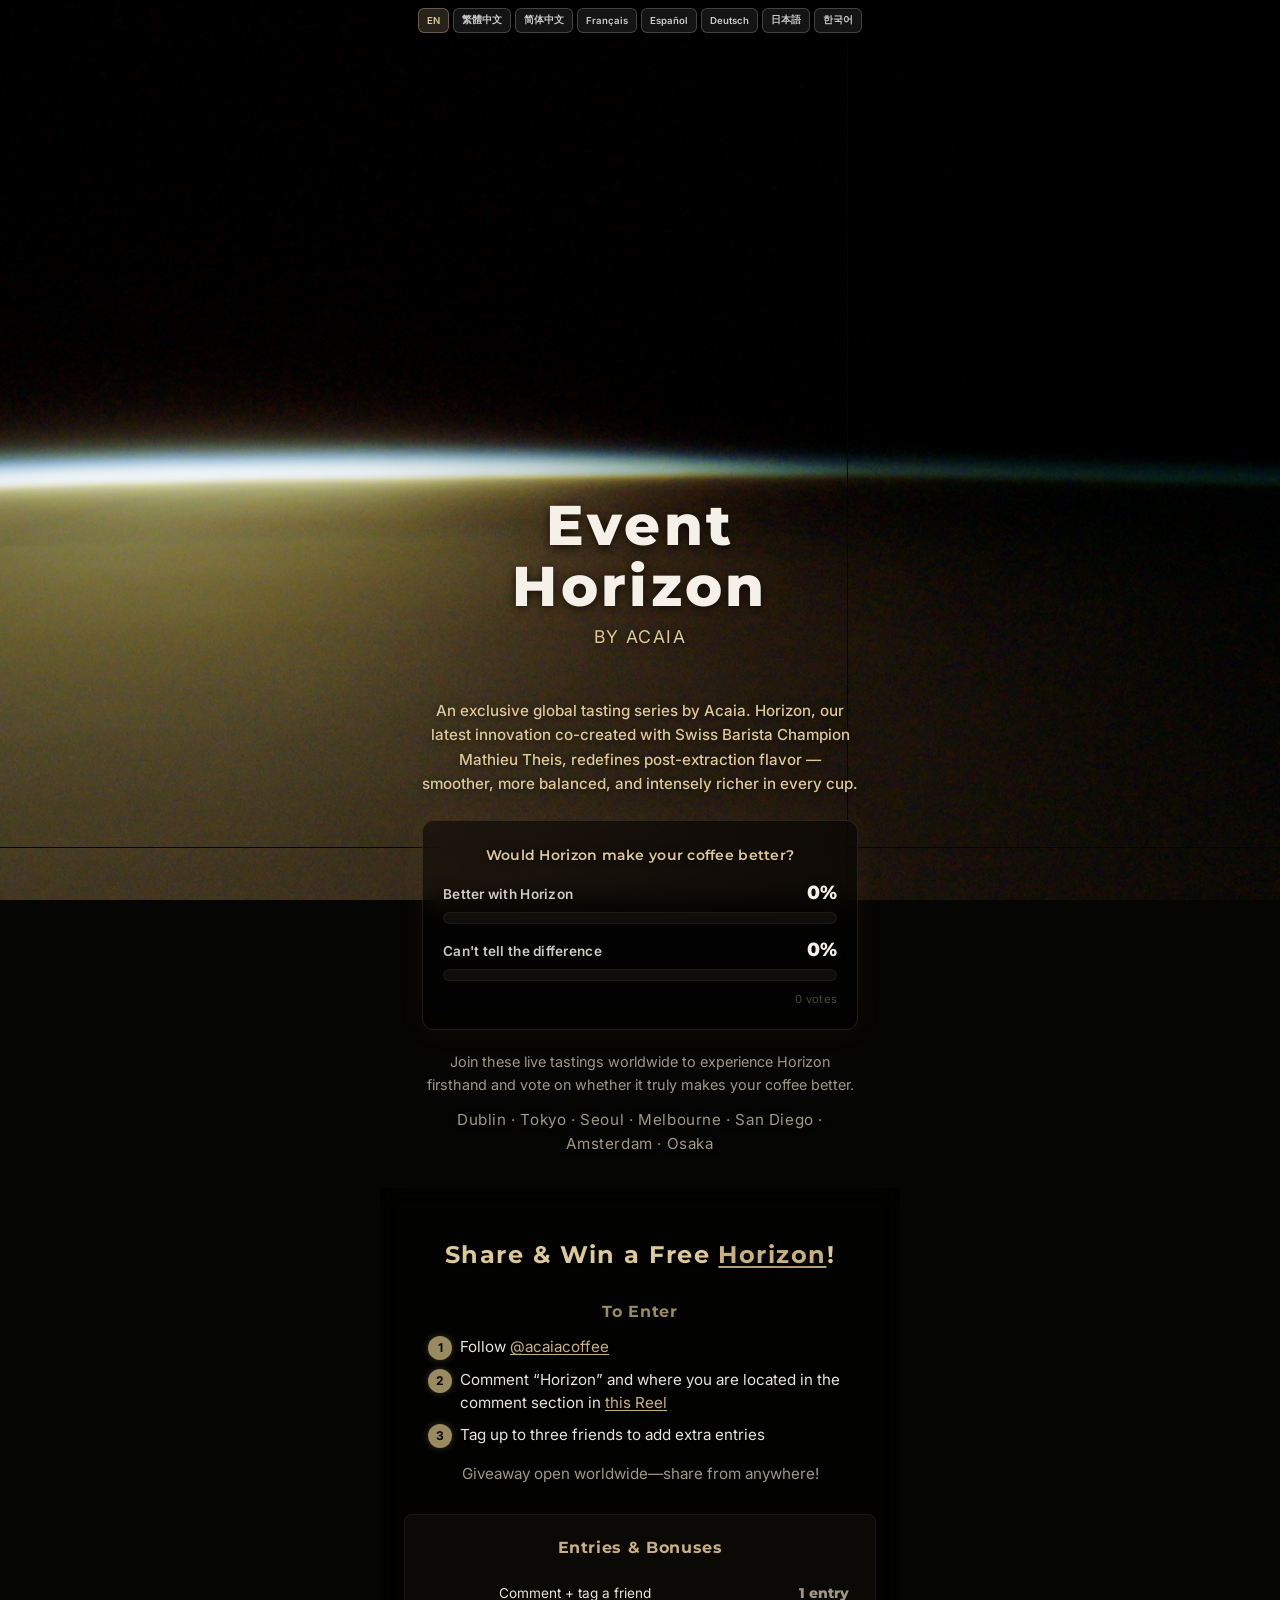
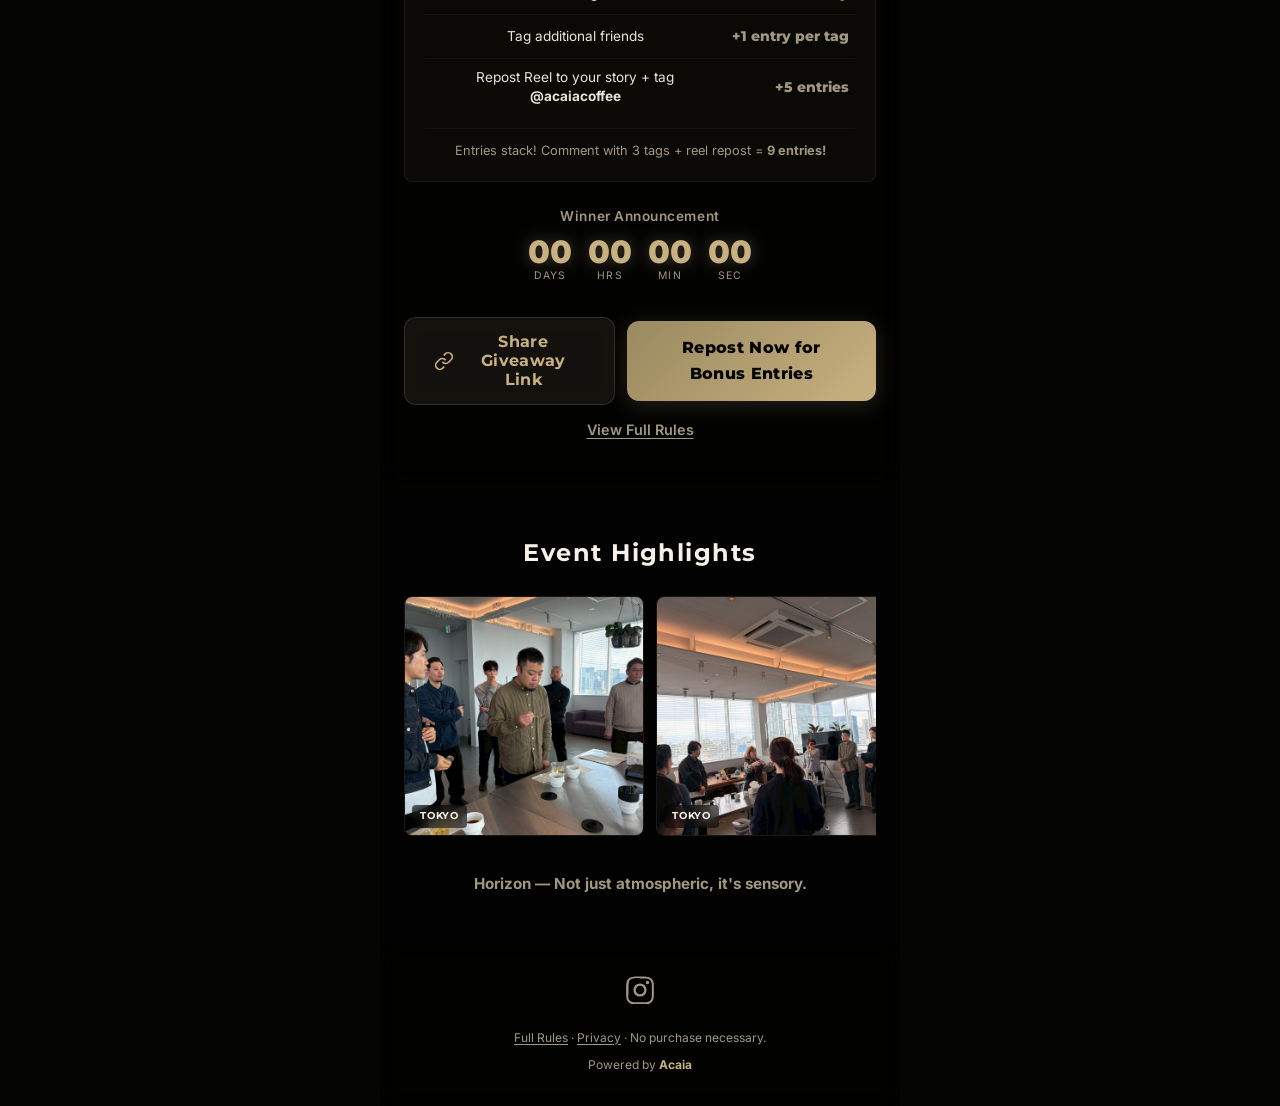
==== commit 0ae59fac: "Update Japanese: full_rules to ルールの詳細, bonus entry to +1エントリー Co-Authored-By: Claude Opus 4.6 <norep" ====
--- a/index.html
+++ b/index.html
@@ -521,7 +521,7 @@
       giveaway_subtitle: '\u4e16\u754c\u4e2d\u304b\u3089\u53c2\u52a0\u53ef\u80fd \u2014 \u3069\u3053\u304b\u3089\u3067\u3082\u30b7\u30a7\u30a2\uff01',
       entries_bonuses: '\u30a8\u30f3\u30c8\u30ea\u30fc\uff06\u30dc\u30fc\u30ca\u30b9',
       bonus_comment_tag: '\u30b3\u30e1\u30f3\u30c8 + \u53cb\u9054\u3092\u30bf\u30b0',
-      bonus_1_entry: '1エントリー',
+      bonus_1_entry: '+1エントリー',
       bonus_additional_tags: '\u8ffd\u52a0\u306e\u53cb\u9054\u3092\u30bf\u30b0',
       bonus_plus1: '\u30bf\u30b0 1 \u4eba\u3054\u3068\u306b +1',
       bonus_repost: 'Reel\u3092\u30b9\u30c8\u30fc\u30ea\u30fc\u306b\u30ea\u30dd\u30b9\u30c8 + <strong>@acaiacoffee</strong> \u3092\u30bf\u30b0',
@@ -549,7 +549,7 @@
       ],
       highlights_title: '\u30a4\u30d9\u30f3\u30c8\u30cf\u30a4\u30e9\u30a4\u30c8',
       brand_blurb: '<strong>Horizon \u2014 単なる「雰囲気」ではない、研ぎ澄まされた「官能」の体験。</strong>',
-      full_rules: '\u5b8c\u5168\u306a\u30eb\u30fc\u30eb',
+      full_rules: 'ルールの詳細',
       privacy: '\u30d7\u30e9\u30a4\u30d0\u30b7\u30fc',
       no_purchase: '\u8cfc\u5165\u4e0d\u8981\u3002',
       votes_suffix: '\u7968'
@@ -652,8 +652,19 @@
     applyTranslations(btn.dataset.lang);
   });
 
-  // Apply English on load
-  document.addEventListener('DOMContentLoaded', () => applyTranslations('en'));
+  // Detect browser language and apply
+  function detectLang() {
+    const supported = Object.keys(TRANSLATIONS);
+    const nav = navigator.language || navigator.userLanguage || 'en';
+    // Exact match first (e.g. zh-TW, zh-CN)
+    if (supported.includes(nav)) return nav;
+    // Match base language (e.g. fr-FR → fr, de-AT → de)
+    const base = nav.split('-')[0];
+    const match = supported.find(s => s.split('-')[0] === base);
+    if (match) return match;
+    return 'en';
+  }
+  document.addEventListener('DOMContentLoaded', () => applyTranslations(detectLang()));
   </script>
 </body>
 </html>
